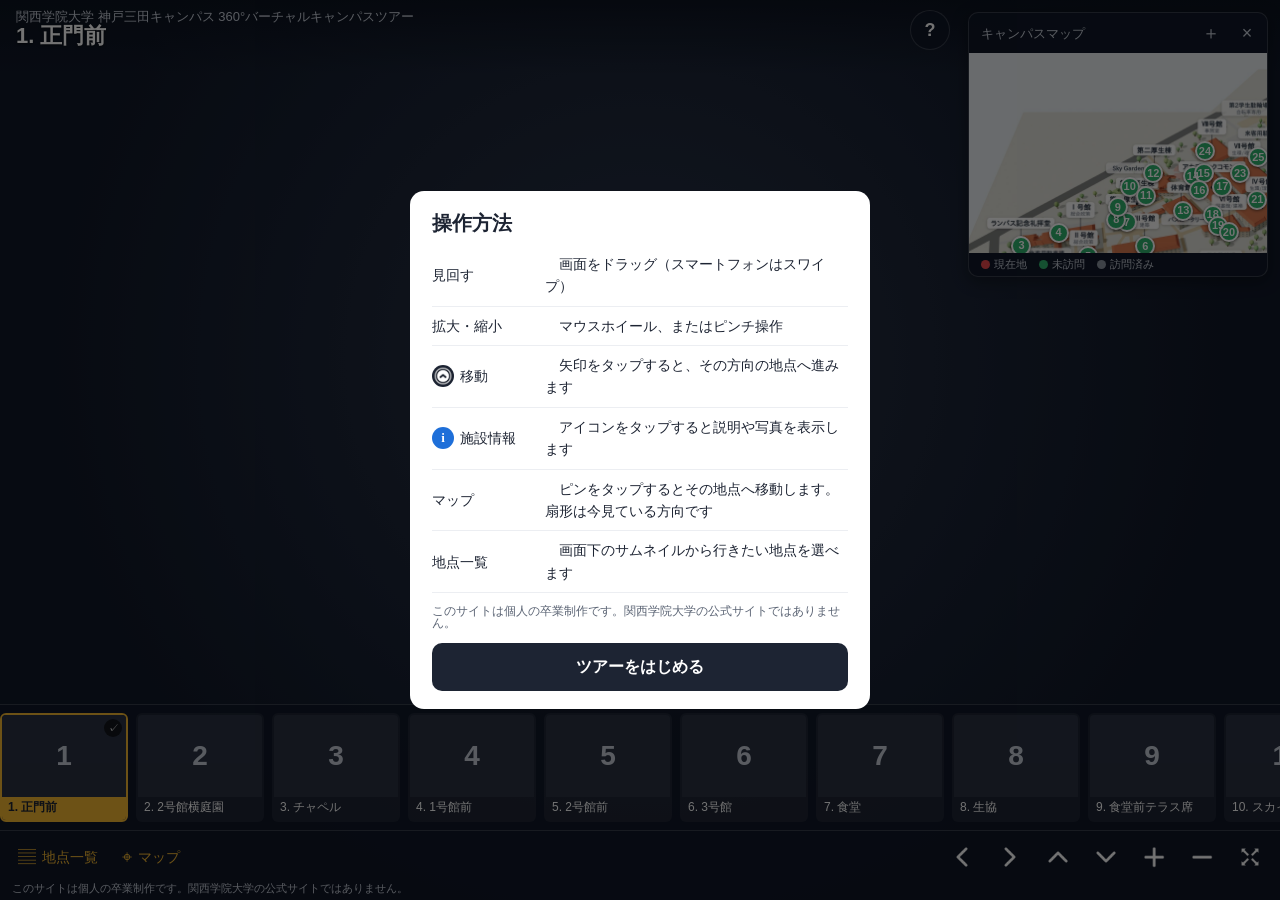
==== index.html @ 4e3e6eae "Add the 360° campus tour site (v4 map, 27 spots) Co-Authored-By: Claude Opus 5.5 <noreply@anthropic." ====
<!DOCTYPE html>
<html lang="ja">
<head>
<title>神戸三田キャンパス 360°バーチャルツアー（卒業制作）</title>
<meta charset="utf-8">
<meta name="viewport" content="width=device-width, initial-scale=1.0, maximum-scale=1.0, minimum-scale=1.0, user-scalable=no, viewport-fit=cover" />
<meta name="description" content="関西学院大学 神戸三田キャンパスを360°写真で歩いて見学できるバーチャルツアー（個人の卒業制作）">
<link rel="stylesheet" href="vendor/reset.min.css">
<link rel="stylesheet" href="style.css">
</head>
<body>

<div id="pano"></div>

<!-- 写真がまだない地点 -->
<div id="noPhoto" hidden>
  <p class="no-photo-name"></p>
  <p class="no-photo-text">この地点の360°写真は準備中です</p>
  <p class="no-photo-hint">マップや地点一覧からほかの地点へ移動できます</p>
</div>

<!-- 制作用：URL に ?edit を付けたときだけ、画面中央の向きを表示 -->
<div id="editReadout" hidden></div>

<!-- 画面上部：タイトル・現在地・操作方法 -->
<header id="topBar">
  <div class="top-titles">
    <h1 id="siteTitle"></h1>
    <p id="sceneName" aria-live="polite"></p>
  </div>
  <button type="button" id="helpButton" class="top-button" aria-label="操作方法">?</button>
</header>

<!-- 画面右上：キャンパスマップ -->
<div id="mapBackdrop"></div>
<section id="mapPanel" aria-label="キャンパスマップ">
  <div class="map-header">
    <span>キャンパスマップ</span>
    <button type="button" id="mapSizeButton" class="map-header-button" aria-label="マップを拡大">＋</button>
    <button type="button" id="mapCloseButton" class="map-header-button" aria-label="マップを閉じる">×</button>
  </div>
  <div id="mapViewport">
    <div id="mapCanvas">
      <img id="mapImage" alt="神戸三田キャンパスのマップ">
      <div id="mapPins"></div>
    </div>
  </div>
  <p id="mapEmpty">キャンパスマップは準備中です</p>
  <div class="map-legend">
    <span><i class="legend-dot current"></i>現在地</span>
    <span><i class="legend-dot unvisited"></i>未訪問</span>
    <span><i class="legend-dot visited"></i>訪問済み</span>
  </div>
</section>

<!-- 画面下部：撮影地点のサムネイル一覧と操作ボタン -->
<footer id="bottomBar">
  <div id="thumbDrawer">
    <div id="areaTabs" role="tablist"></div>
    <div id="thumbStrip" role="list"></div>
  </div>
  <div id="controlBar">
    <button type="button" id="thumbToggle" class="control-button" aria-pressed="true"><span class="control-icon">▤</span><span class="control-label">地点一覧</span></button>
    <button type="button" id="mapToggle" class="control-button" aria-pressed="true"><span class="control-icon">⌖</span><span class="control-label">マップ</span></button>
    <span class="control-spacer"></span>
    <button type="button" id="viewLeft" class="control-button view-control" aria-label="左を向く"><img src="img/left.png" alt=""></button>
    <button type="button" id="viewRight" class="control-button view-control" aria-label="右を向く"><img src="img/right.png" alt=""></button>
    <button type="button" id="viewUp" class="control-button view-control" aria-label="上を向く"><img src="img/up.png" alt=""></button>
    <button type="button" id="viewDown" class="control-button view-control" aria-label="下を向く"><img src="img/down.png" alt=""></button>
    <button type="button" id="viewIn" class="control-button view-control" aria-label="拡大"><img src="img/plus.png" alt=""></button>
    <button type="button" id="viewOut" class="control-button view-control" aria-label="縮小"><img src="img/minus.png" alt=""></button>
    <button type="button" id="fullscreenToggle" class="control-button" aria-label="全画面表示"><img class="icon off" src="img/fullscreen.png" alt=""><img class="icon on" src="img/windowed.png" alt=""></button>
  </div>
  <p id="disclaimer"></p>
</footer>

<!-- 施設情報パネル -->
<div id="infoBackdrop"></div>
<aside id="infoPanel" aria-hidden="true" role="dialog" aria-labelledby="infoTitle">
  <div class="info-grip"></div>
  <button type="button" id="infoClose" aria-label="閉じる">×</button>
  <div id="infoBody"></div>
</aside>

<!-- 操作方法 -->
<div id="helpModal" aria-hidden="true" role="dialog" aria-labelledby="helpTitle">
  <div class="help-card">
    <h2 id="helpTitle">操作方法</h2>
    <ul class="help-list">
      <li><b>見回す</b>　画面をドラッグ（スマートフォンはスワイプ）</li>
      <li><b>拡大・縮小</b>　マウスホイール、またはピンチ操作</li>
      <li><b><span class="help-arrow"></span>移動</b>　矢印をタップすると、その方向の地点へ進みます</li>
      <li><b><span class="help-info">i</span>施設情報</b>　アイコンをタップすると説明や写真を表示します</li>
      <li><b>マップ</b>　ピンをタップするとその地点へ移動します。扇形は今見ている方向です</li>
      <li><b>地点一覧</b>　画面下のサムネイルから行きたい地点を選べます</li>
    </ul>
    <p class="help-note"></p>
    <button type="button" id="helpClose" class="primary-button">ツアーをはじめる</button>
  </div>
</div>

<!-- 読み込み表示 -->
<div id="loading" aria-live="polite">
  <div class="loading-card">
    <p id="loadingText">360°写真を読み込んでいます</p>
    <div class="loading-bar"><div id="loadingProgress"></div></div>
  </div>
</div>

<script src="vendor/screenfull.min.js"></script>
<script src="vendor/marzipano.js"></script>

<script src="tour-config.js"></script>
<script src="js/map.js"></script>
<script src="js/panel.js"></script>
<script src="index.js"></script>

</body>
</html>
---- style.css ----
:root {
  --ui-bg: rgba(16, 24, 40, 0.82);
  --ui-bg-strong: rgba(16, 24, 40, 0.94);
  --ui-border: rgba(255, 255, 255, 0.16);
  --ui-text: #ffffff;
  --ui-muted: #c5cbd6;
  --accent: #f2b632;
  --pin-unvisited: #2fb36d;
  --pin-visited: #8a929e;
  --pin-current: #e5484d;
  --card-bg: #ffffff;
  --card-text: #1d2433;
  --card-muted: #5b6474;
  --safe-top: env(safe-area-inset-top, 0px);
  --safe-bottom: env(safe-area-inset-bottom, 0px);
}

* {
  box-sizing: border-box;
  -webkit-tap-highlight-color: rgba(0,0,0,0);
}

html, body {
  width: 100%;
  height: 100%;
  margin: 0;
  overflow: hidden;
  font-family: "Hiragino Kaku Gothic ProN", "Hiragino Sans", "Noto Sans JP", Meiryo, sans-serif;
  font-size: 16px;
  background-color: #000;
  color: var(--ui-text);
  -webkit-text-size-adjust: 100%;
  text-size-adjust: 100%;
}

button {
  font: inherit;
  color: inherit;
  background: none;
  border: 0;
  padding: 0;
  cursor: pointer;
}

button:focus-visible, a:focus-visible {
  outline: 3px solid var(--accent);
  outline-offset: 2px;
}

[hidden] {
  display: none !important;
}

#pano {
  position: absolute;
  inset: 0;
  overflow: hidden;
  -webkit-user-select: none;
  user-select: none;
}

/* ---------- Top bar ---------- */

#topBar {
  position: absolute;
  top: 0;
  left: 0;
  right: 0;
  display: flex;
  align-items: flex-start;
  gap: 12px;
  padding: calc(10px + var(--safe-top)) 16px 24px;
  background: linear-gradient(rgba(10, 16, 28, 0.75), rgba(10, 16, 28, 0));
  pointer-events: none;
  z-index: 10;
}

.top-titles {
  min-width: 0;
  flex: 1;
}

#siteTitle {
  margin: 0;
  font-size: 13px;
  font-weight: normal;
  color: var(--ui-muted);
  white-space: nowrap;
  overflow: hidden;
  text-overflow: ellipsis;
}

#sceneName {
  margin: 2px 0 0;
  font-size: 22px;
  font-weight: bold;
  text-shadow: 0 1px 3px rgba(0, 0, 0, 0.6);
}

.top-button {
  pointer-events: auto;
  flex: none;
  width: 40px;
  height: 40px;
  border-radius: 50%;
  background: var(--ui-bg);
  border: 1px solid var(--ui-border);
  font-weight: bold;
  font-size: 18px;
}

/* Leave room on the right for the map on desktop. */
body.desktop.map-open #topBar {
  padding-right: 330px;
}
body.desktop.map-open.map-large #topBar {
  padding-right: calc(min(720px, 52vw) + 28px);
}

/* ---------- Map ---------- */

#mapPanel {
  position: absolute;
  top: calc(12px + var(--safe-top));
  right: 12px;
  width: 300px;
  display: none;
  flex-direction: column;
  background: var(--ui-bg-strong);
  border: 1px solid var(--ui-border);
  border-radius: 10px;
  overflow: hidden;
  z-index: 20;
  box-shadow: 0 4px 16px rgba(0, 0, 0, 0.35);
}

body.map-open #mapPanel {
  display: flex;
}

#mapPanel.large {
  width: min(720px, 52vw);
}

.map-header {
  display: flex;
  align-items: center;
  gap: 4px;
  padding: 4px 4px 4px 12px;
  font-size: 13px;
  color: var(--ui-muted);
}

.map-header span {
  flex: 1;
}

.map-header-button {
  width: 32px;
  height: 32px;
  border-radius: 6px;
  font-size: 18px;
  line-height: 32px;
}

.map-header-button:hover {
  background: rgba(255, 255, 255, 0.12);
}

#mapViewport {
  position: relative;
  max-height: 200px;
  overflow: hidden;
  cursor: grab;
  touch-action: none;
}

#mapViewport.dragging {
  cursor: grabbing;
}

#mapPanel.large #mapViewport {
  max-height: 62vh;
}

#mapCanvas {
  position: relative;
  width: 100%;
  background: #e9ecef;
}



#mapImage {
  display: block;
  width: 100%;
  height: auto;
}

#mapPins {
  position: absolute;
  inset: 0;
}

#mapEmpty {
  margin: 0;
  padding: 28px 16px;
  text-align: center;
  font-size: 13px;
  color: var(--ui-muted);
}

#mapViewport + #mapEmpty:not(:empty) {
  padding: 8px 12px;
}

.map-pin {
  position: absolute;
  width: 14px;
  height: 14px;
  margin: -7px 0 0 -7px;
  border-radius: 50%;
  background: var(--pin-unvisited);
  border: 2px solid #fff;
  box-shadow: 0 1px 3px rgba(0, 0, 0, 0.5);
}

/* Bigger touch target than the visible dot. */
.map-pin::before {
  content: "";
  position: absolute;
  inset: -6px;
}

.map-pin.visited {
  background: var(--pin-visited);
}

.map-pin.current {
  background: var(--pin-current);
  z-index: 2;
  animation: pin-pulse 1.6s ease-out infinite;
}

/* Numbered pins (one per spot). */
.map-pin.numbered {
  width: 20px;
  height: 20px;
  margin: -10px 0 0 -10px;
  display: flex;
  align-items: center;
  justify-content: center;
}

.map-pin-number {
  position: relative;
  z-index: 1;
  font-size: 11px;
  font-weight: bold;
  line-height: 1;
  color: #fff;
  pointer-events: none;
}

.map-pin:hover {
  z-index: 3;
}

@keyframes pin-pulse {
  0% { box-shadow: 0 0 0 0 rgba(229, 72, 77, 0.7); }
  100% { box-shadow: 0 0 0 12px rgba(229, 72, 77, 0); }
}

.map-fan {
  position: absolute;
  left: 50%;
  top: 50%;
  width: 68px;
  height: 68px;
  transform: translate(-50%, -50%);
  pointer-events: none;
  overflow: visible;
}

.map-fan path {
  fill: rgba(229, 72, 77, 0.35);
  stroke: rgba(229, 72, 77, 0.9);
  stroke-width: 1;
}

.map-legend {
  display: flex;
  gap: 12px;
  padding: 6px 12px;
  font-size: 11px;
  color: var(--ui-muted);
}

.legend-dot {
  display: inline-block;
  width: 9px;
  height: 9px;
  margin-right: 4px;
  border-radius: 50%;
  vertical-align: -1px;
}
.legend-dot.current { background: var(--pin-current); }
.legend-dot.unvisited { background: var(--pin-unvisited); }
.legend-dot.visited { background: var(--pin-visited); }

#mapBackdrop {
  display: none;
}

/* Mobile: the map opens as a large overlay; tapping outside closes it. */
body.mobile #mapPanel,
body.mobile #mapPanel.large {
  top: 50%;
  left: 50%;
  right: auto;
  width: min(92vw, 560px);
  transform: translate(-50%, -50%);
  z-index: 40;
}

body.mobile #mapViewport,
body.mobile #mapPanel.large #mapViewport {
  max-height: 62vh;
}

body.mobile #mapSizeButton {
  display: none;
}

body.mobile.map-open #mapBackdrop {
  display: block;
  position: absolute;
  inset: 0;
  background: rgba(0, 0, 0, 0.5);
  z-index: 39;
}

/* ---------- Bottom bar ---------- */

#bottomBar {
  position: absolute;
  left: 0;
  right: 0;
  bottom: 0;
  padding-bottom: var(--safe-bottom);
  background: var(--ui-bg);
  border-top: 1px solid var(--ui-border);
  z-index: 10;
}

#thumbDrawer {
  padding: 8px 0 0;
}

body.thumbs-hidden #thumbDrawer {
  display: none;
}

#areaTabs {
  display: flex;
  gap: 6px;
  padding: 0 12px 6px;
  overflow-x: auto;
  scrollbar-width: none;
}

.area-tab {
  flex: none;
  padding: 4px 12px;
  border-radius: 999px;
  border: 1px solid var(--ui-border);
  font-size: 13px;
  color: var(--ui-muted);
}

.area-tab[aria-selected="true"] {
  background: #fff;
  color: var(--card-text);
}

#thumbStrip {
  display: flex;
  gap: 8px;
  padding: 0 12px 8px;
  overflow-x: auto;
  overscroll-behavior-x: contain;
  scroll-snap-type: x proximity;
  -webkit-overflow-scrolling: touch;
}

.thumb {
  position: relative;
  flex: none;
  width: 128px;
  scroll-snap-align: start;
  text-align: left;
  border-radius: 6px;
  overflow: hidden;
  border: 2px solid transparent;
  background: rgba(255, 255, 255, 0.06);
}

.thumb img {
  display: block;
  width: 100%;
  aspect-ratio: 3 / 2;
  object-fit: cover;
  background: #2a3242;
}

.thumb-label {
  display: block;
  padding: 3px 6px 4px;
  font-size: 12px;
  line-height: 1.3;
  white-space: nowrap;
  overflow: hidden;
  text-overflow: ellipsis;
}

.thumb-visited {
  display: none;
  position: absolute;
  top: 4px;
  right: 4px;
  width: 18px;
  height: 18px;
  border-radius: 50%;
  background: rgba(0, 0, 0, 0.6);
  font-size: 11px;
  line-height: 18px;
  text-align: center;
}

.thumb.visited .thumb-visited {
  display: block;
}

.thumb.current {
  border-color: var(--accent);
}

.thumb.current .thumb-label {
  background: var(--accent);
  color: #1d2433;
  font-weight: bold;
}

.no-touch .thumb:hover {
  border-color: rgba(255, 255, 255, 0.6);
}

#controlBar {
  display: flex;
  align-items: center;
  gap: 4px;
  padding: 4px 8px;
  border-top: 1px solid var(--ui-border);
}

.control-button {
  display: inline-flex;
  align-items: center;
  justify-content: center;
  gap: 6px;
  min-width: 44px;
  height: 44px;
  padding: 0 10px;
  border-radius: 8px;
  font-size: 14px;
}

.control-button:hover {
  background: rgba(255, 255, 255, 0.12);
}

.control-button[aria-pressed="true"] {
  color: var(--accent);
}

.control-icon {
  font-size: 18px;
}

.control-button img {
  width: 22px;
  height: 22px;
}

.control-spacer {
  flex: 1;
}

#fullscreenToggle .icon.on,
#fullscreenToggle.enabled .icon.off {
  display: none;
}
#fullscreenToggle.enabled .icon.on {
  display: inline;
}

body.fullscreen-disabled #fullscreenToggle {
  display: none;
}

/* Direction and zoom buttons are for PC only; touch devices use swipe and pinch. */
body.mobile .view-control,
body.touch .view-control {
  display: none;
}

#disclaimer {
  margin: 0;
  padding: 0 12px 6px;
  font-size: 11px;
  color: var(--ui-muted);
}

body.mobile .thumb {
  width: 104px;
}

body.mobile #sceneName {
  font-size: 18px;
}

body.mobile #siteTitle {
  font-size: 11px;
}

body.mobile #disclaimer {
  font-size: 10px;
}

/* ---------- Hotspots ---------- */

.hotspot {
  position: absolute;
  width: 0;
  height: 0;
  cursor: pointer;
}

.link-hotspot {
  position: absolute;
  left: 0;
  top: 0;
  display: flex;
  flex-direction: column;
  align-items: center;
  transform: translate(-50%, -30px);
}

.link-hotspot-icon {
  width: 60px;
  height: 60px;
  filter: drop-shadow(0 2px 3px rgba(0, 0, 0, 0.6));
  transition: transform 0.15s;
}

.no-touch .link-hotspot:hover .link-hotspot-icon {
  transform: scale(1.12);
}

.link-hotspot-label {
  margin-top: 2px;
  padding: 3px 10px;
  border-radius: 999px;
  background: var(--ui-bg-strong);
  font-size: 13px;
  white-space: nowrap;
  pointer-events: none;
}

.info-hotspot {
  position: absolute;
  left: 0;
  top: 0;
  display: flex;
  align-items: center;
  gap: 6px;
  transform: translate(-22px, -50%);
}

.info-hotspot-icon {
  flex: none;
  width: 44px;
  height: 44px;
  border-radius: 50%;
  background: #1e6fd9;
  border: 3px solid #fff;
  color: #fff;
  font: bold 22px/38px Georgia, "Times New Roman", serif;
  text-align: center;
  box-shadow: 0 2px 6px rgba(0, 0, 0, 0.5);
}

.info-hotspot-label {
  padding: 4px 10px;
  border-radius: 6px;
  background: var(--ui-bg-strong);
  font-size: 13px;
  white-space: nowrap;
}

/* ---------- Info panel ---------- */

#infoBackdrop {
  display: none;
}

#infoPanel {
  position: absolute;
  top: 0;
  right: 0;
  bottom: 0;
  width: min(400px, 100%);
  padding: calc(16px + var(--safe-top)) 20px calc(20px + var(--safe-bottom));
  background: var(--card-bg);
  color: var(--card-text);
  overflow-y: auto;
  overscroll-behavior: contain;
  transform: translateX(100%);
  transition: transform 0.25s ease;
  visibility: hidden;
  z-index: 50;
  -webkit-user-select: text;
  user-select: text;
}

body.info-open #infoPanel {
  transform: none;
  visibility: visible;
}

body.info-open #infoBackdrop {
  display: block;
  position: absolute;
  inset: 0;
  background: rgba(0, 0, 0, 0.25);
  z-index: 49;
}

.info-grip {
  display: none;
}

#infoClose {
  position: sticky;
  top: 0;
  float: right;
  width: 40px;
  height: 40px;
  margin: -4px -8px 0 8px;
  border-radius: 50%;
  background: #eef0f3;
  color: var(--card-text);
  font-size: 22px;
  z-index: 1;
}

.info-title {
  margin: 4px 0 14px;
  font-size: 22px;
  font-weight: bold;
  line-height: 1.4;
}

.info-section {
  margin: 0 0 16px;
}

.info-heading {
  margin: 0 0 4px;
  font-size: 13px;
  font-weight: bold;
  color: var(--card-muted);
}

.info-text {
  margin: 0;
  font-size: 15px;
  line-height: 1.75;
  white-space: pre-wrap;
}

.info-gallery {
  position: relative;
  margin: 0 0 16px;
}

.info-gallery img {
  display: block;
  width: 100%;
  aspect-ratio: 4 / 3;
  object-fit: cover;
  border-radius: 8px;
  background: #eef0f3;
}

.info-caption {
  margin-top: 4px;
  font-size: 12px;
  color: var(--card-muted);
}

.gallery-nav {
  position: absolute;
  top: calc(50% - 30px);
  width: 40px;
  height: 40px;
  border-radius: 50%;
  background: rgba(0, 0, 0, 0.55);
  color: #fff;
  font-size: 26px;
  line-height: 36px;
}
.gallery-nav.prev { left: 8px; }
.gallery-nav.next { right: 8px; }

.info-video {
  position: relative;
  aspect-ratio: 16 / 9;
  border-radius: 8px;
  overflow: hidden;
  background: #000;
}

.info-video iframe,
.info-video video {
  width: 100%;
  height: 100%;
  border: 0;
}

.info-links {
  display: flex;
  flex-direction: column;
  gap: 8px;
}

.info-link {
  display: block;
  padding: 12px 14px;
  border-radius: 8px;
  background: #eef3fb;
  color: #1e5fb8;
  font-weight: bold;
  text-decoration: none;
}

.info-source {
  margin: 0;
  font-size: 12px;
  color: var(--card-muted);
}

/* Mobile: the panel slides up from the bottom. */
body.mobile #infoPanel {
  top: auto;
  left: 0;
  width: 100%;
  max-height: 78vh;
  border-radius: 16px 16px 0 0;
  padding-top: 8px;
  transform: translateY(100%);
}

body.mobile.info-open #infoPanel {
  transform: none;
}

body.mobile .info-grip {
  display: block;
  width: 40px;
  height: 4px;
  margin: 0 auto 8px;
  border-radius: 2px;
  background: #cfd4dc;
}

/* ---------- Help ---------- */

#helpModal {
  position: absolute;
  inset: 0;
  display: none;
  align-items: center;
  justify-content: center;
  padding: 16px;
  background: rgba(0, 0, 0, 0.55);
  z-index: 60;
}

#helpModal.visible {
  display: flex;
}

.help-card {
  width: min(460px, 100%);
  max-height: 100%;
  overflow-y: auto;
  padding: 22px 22px 18px;
  border-radius: 14px;
  background: var(--card-bg);
  color: var(--card-text);
}

.help-card h2 {
  margin: 0 0 12px;
  font-size: 20px;
  font-weight: bold;
}

.help-list {
  margin: 0;
  padding: 0;
  list-style: none;
}

.help-list li {
  display: grid;
  grid-template-columns: 7.5em 1fr;
  gap: 8px;
  align-items: center;
  padding: 8px 0;
  border-bottom: 1px solid #eceef2;
  font-size: 14px;
  line-height: 1.6;
}

.help-list b {
  display: inline-flex;
  align-items: center;
  gap: 6px;
}

.help-arrow {
  display: inline-block;
  width: 22px;
  height: 22px;
  background: url(img/link.png) center / contain no-repeat, #1d2433;
  border-radius: 50%;
}

.help-info {
  display: inline-block;
  width: 22px;
  height: 22px;
  border-radius: 50%;
  background: #1e6fd9;
  color: #fff;
  font: bold 13px/22px Georgia, serif;
  text-align: center;
}

.help-note {
  margin: 12px 0 14px;
  font-size: 12px;
  color: var(--card-muted);
}

.primary-button {
  display: block;
  width: 100%;
  height: 48px;
  border-radius: 10px;
  background: #1d2433;
  color: #fff;
  font-weight: bold;
}

/* ---------- Loading ---------- */

#loading {
  position: absolute;
  inset: 0;
  display: flex;
  align-items: center;
  justify-content: center;
  background: #101828;
  z-index: 70;
  transition: opacity 0.4s;
}

#loading.hidden {
  opacity: 0;
  pointer-events: none;
}

.loading-card {
  width: min(320px, 80vw);
  text-align: center;
  font-size: 14px;
  color: var(--ui-muted);
}

.loading-bar {
  height: 4px;
  margin-top: 12px;
  border-radius: 2px;
  background: rgba(255, 255, 255, 0.15);
  overflow: hidden;
}

#loadingProgress {
  width: 0;
  height: 100%;
  background: var(--accent);
  transition: width 0.3s;
}

/* Spot without a photo yet. */
#noPhoto {
  position: absolute;
  inset: 0;
  display: flex;
  flex-direction: column;
  align-items: center;
  justify-content: center;
  gap: 6px;
  padding: 24px;
  text-align: center;
  background: radial-gradient(circle at 50% 40%, #2a3448, #101828 70%);
  z-index: 1;
}

#noPhoto[hidden] {
  display: none;
}

#noPhoto p {
  margin: 0;
}

.no-photo-name {
  font-size: 24px;
  font-weight: bold;
}

.no-photo-text {
  font-size: 16px;
}

.no-photo-hint {
  font-size: 13px;
  color: var(--ui-muted);
}

.thumb-placeholder {
  display: flex;
  align-items: center;
  justify-content: center;
  width: 100%;
  aspect-ratio: 3 / 2;
  background: #2a3242;
  font-size: 28px;
  font-weight: bold;
  color: var(--ui-muted);
}

#editReadout {
  position: absolute;
  left: 50%;
  top: 50%;
  transform: translate(-50%, 18px);
  padding: 4px 10px;
  border-radius: 6px;
  background: rgba(0, 0, 0, 0.7);
  font: 12px/1.4 monospace;
  z-index: 15;
  pointer-events: none;
}

#editReadout::before {
  content: "+";
  position: absolute;
  left: 50%;
  top: -26px;
  transform: translateX(-50%);
  font-size: 22px;
}
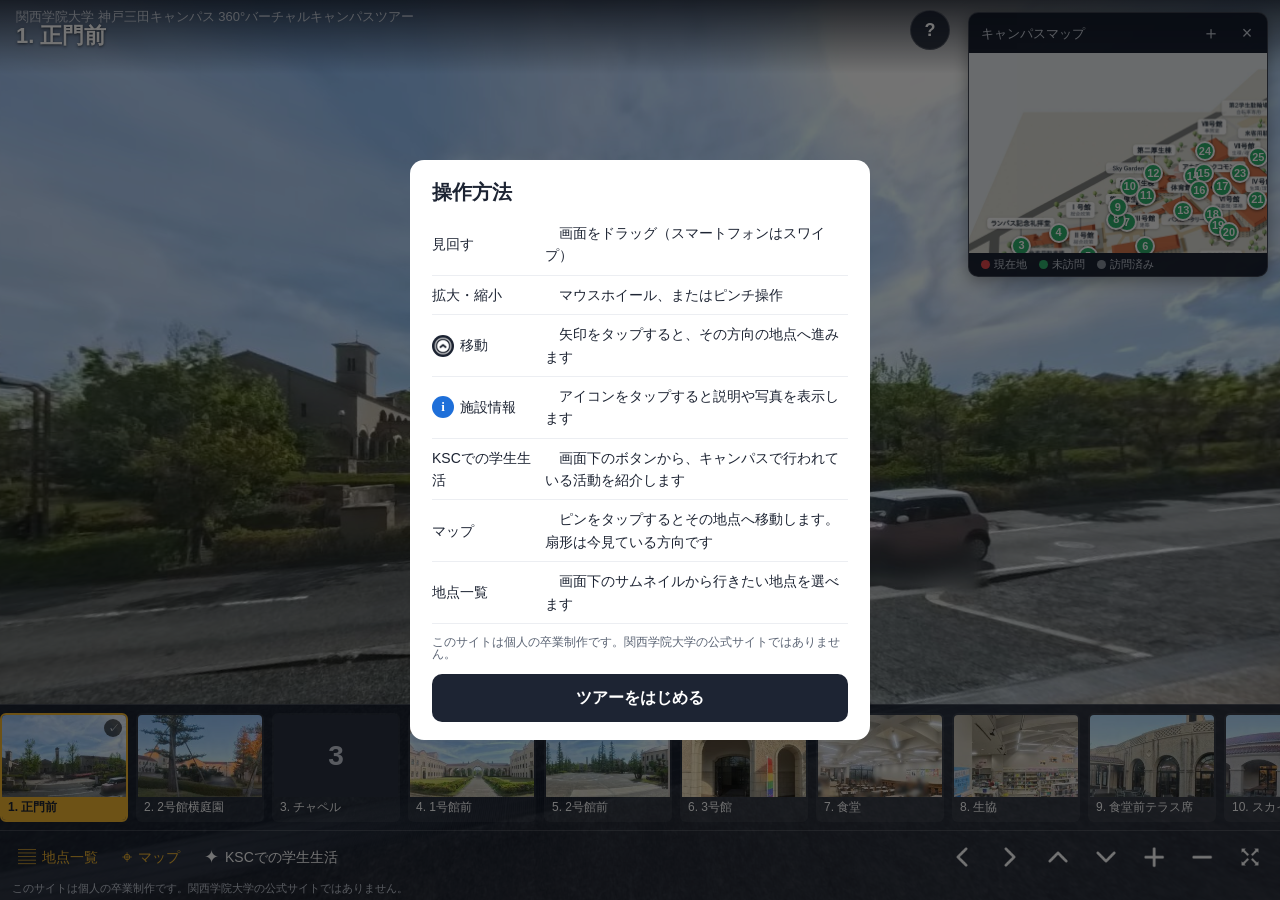
==== commit c38e7d4c: "Add the student life popup and related activities in facility info - KSCでの学生生活 button opens activity" ====
--- a/index.html
+++ b/index.html
@@ -28,6 +28,7 @@
     <h1 id="siteTitle"></h1>
     <p id="sceneName" aria-live="polite"></p>
   </div>
+  <button type="button" id="spotInfoButton" class="top-button" aria-label="この地点の施設情報" hidden>i</button>
   <button type="button" id="helpButton" class="top-button" aria-label="操作方法">?</button>
 </header>
 
@@ -62,6 +63,7 @@
   <div id="controlBar">
     <button type="button" id="thumbToggle" class="control-button" aria-pressed="true"><span class="control-icon">▤</span><span class="control-label">地点一覧</span></button>
     <button type="button" id="mapToggle" class="control-button" aria-pressed="true"><span class="control-icon">⌖</span><span class="control-label">マップ</span></button>
+    <button type="button" id="lifeButton" class="control-button"><span class="control-icon">✦</span><span class="control-label"><span class="label-long">KSCでの</span>学生生活</span></button>
     <span class="control-spacer"></span>
     <button type="button" id="viewLeft" class="control-button view-control" aria-label="左を向く"><img src="img/left.png" alt=""></button>
     <button type="button" id="viewRight" class="control-button view-control" aria-label="右を向く"><img src="img/right.png" alt=""></button>
@@ -91,6 +93,7 @@
       <li><b>拡大・縮小</b>　マウスホイール、またはピンチ操作</li>
       <li><b><span class="help-arrow"></span>移動</b>　矢印をタップすると、その方向の地点へ進みます</li>
       <li><b><span class="help-info">i</span>施設情報</b>　アイコンをタップすると説明や写真を表示します</li>
+      <li><b>KSCでの学生生活</b>　画面下のボタンから、キャンパスで行われている活動を紹介します</li>
       <li><b>マップ</b>　ピンをタップするとその地点へ移動します。扇形は今見ている方向です</li>
       <li><b>地点一覧</b>　画面下のサムネイルから行きたい地点を選べます</li>
     </ul>
--- a/style.css
+++ b/style.css
@@ -985,3 +985,72 @@
   transform: translateX(-50%);
   font-size: 22px;
 }
+
+/* ---------- KSCでの学生生活 / 関連する活動 ---------- */
+
+#spotInfoButton {
+  font-family: Georgia, "Times New Roman", serif;
+  font-style: italic;
+  color: var(--accent);
+}
+
+.info-lead {
+  margin: 0 0 16px;
+  font-size: 14px;
+  line-height: 1.7;
+  color: var(--card-muted);
+}
+
+.activity-card {
+  margin: 0 0 12px;
+  padding: 14px 16px;
+  border: 1px solid #e3e6eb;
+  border-left: 4px solid var(--accent);
+  border-radius: 8px;
+  background: #fafbfc;
+}
+
+.activity-name {
+  margin: 0 0 6px;
+  font-size: 17px;
+  font-weight: bold;
+  line-height: 1.4;
+}
+
+.activity-text,
+.activity-note {
+  margin: 0 0 10px;
+  font-size: 14px;
+  line-height: 1.7;
+}
+
+.activity-note {
+  padding: 8px 10px;
+  border-radius: 6px;
+  background: #fff6e0;
+}
+
+.activity-link {
+  display: block;
+  margin-top: 6px;
+  padding: 10px 12px;
+  border-radius: 8px;
+  background: #eef3fb;
+  color: #1e5fb8;
+  font-size: 14px;
+  font-weight: bold;
+  text-decoration: none;
+}
+
+#controlBar .control-label {
+  white-space: nowrap;
+}
+
+/* スマートフォンでは「学生生活」と短く表示して、ボタンが折り返さないようにする */
+body.mobile #lifeButton .label-long {
+  display: none;
+}
+
+body.mobile #controlBar .control-button {
+  padding: 0 8px;
+}
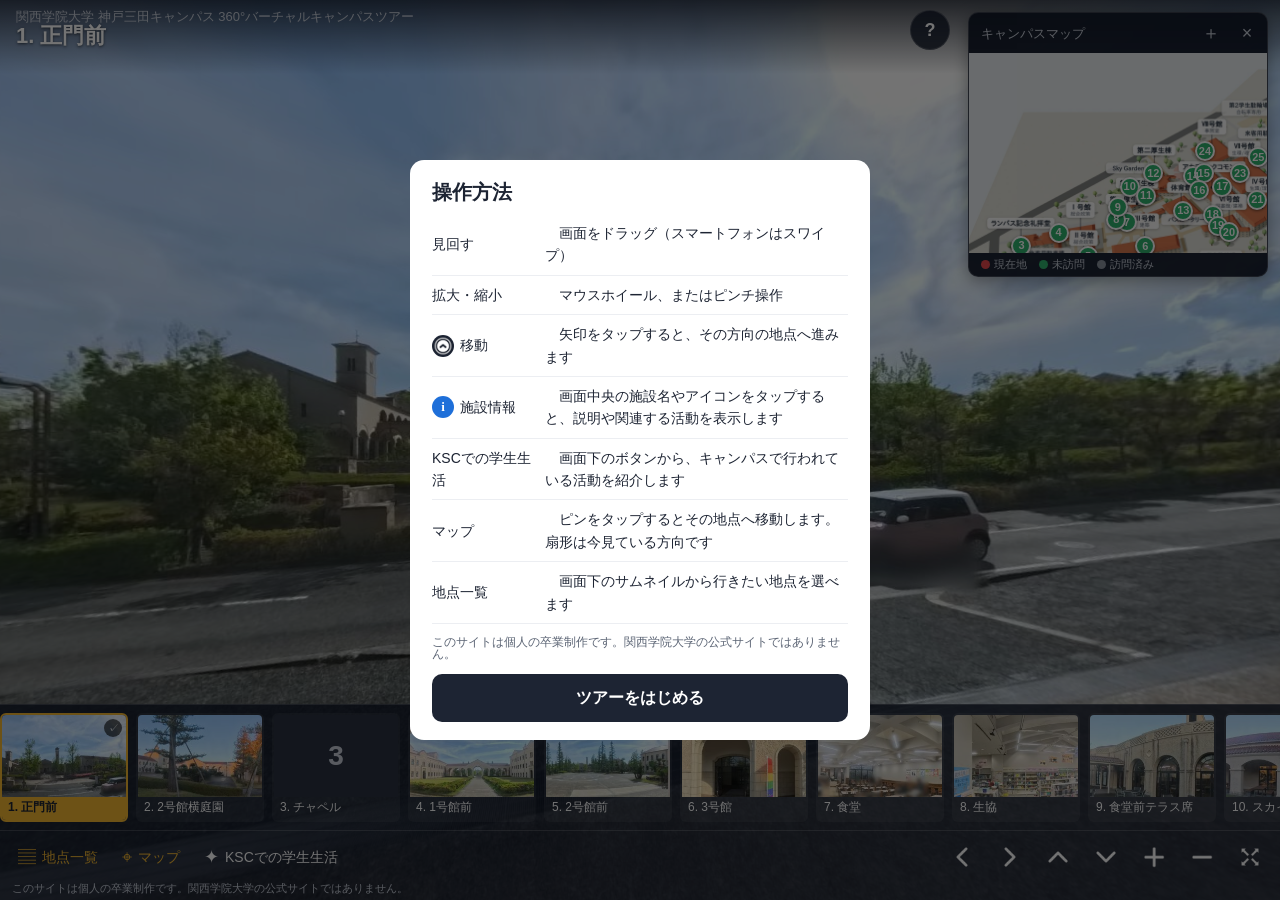
==== commit d43b53c4: "Show the facility info as a label in the centre of the screen Co-Authored-By: Claude Opus 5.5 <norep" ====
--- a/index.html
+++ b/index.html
@@ -22,13 +22,15 @@
 <!-- 制作用：URL に ?edit を付けたときだけ、画面中央の向きを表示 -->
 <div id="editReadout" hidden></div>
 
+<!-- 施設情報がある地点だけ、画面中央に施設名のラベルを出す（押すと施設情報パネル） -->
+<button type="button" id="spotInfoButton" class="spot-info-label" hidden><span class="spot-info-icon">i</span><span class="spot-info-name"></span></button>
+
 <!-- 画面上部：タイトル・現在地・操作方法 -->
 <header id="topBar">
   <div class="top-titles">
     <h1 id="siteTitle"></h1>
     <p id="sceneName" aria-live="polite"></p>
   </div>
-  <button type="button" id="spotInfoButton" class="top-button" aria-label="この地点の施設情報" hidden>i</button>
   <button type="button" id="helpButton" class="top-button" aria-label="操作方法">?</button>
 </header>
 
@@ -92,7 +94,7 @@
       <li><b>見回す</b>　画面をドラッグ（スマートフォンはスワイプ）</li>
       <li><b>拡大・縮小</b>　マウスホイール、またはピンチ操作</li>
       <li><b><span class="help-arrow"></span>移動</b>　矢印をタップすると、その方向の地点へ進みます</li>
-      <li><b><span class="help-info">i</span>施設情報</b>　アイコンをタップすると説明や写真を表示します</li>
+      <li><b><span class="help-info">i</span>施設情報</b>　画面中央の施設名やアイコンをタップすると、説明や関連する活動を表示します</li>
       <li><b>KSCでの学生生活</b>　画面下のボタンから、キャンパスで行われている活動を紹介します</li>
       <li><b>マップ</b>　ピンをタップするとその地点へ移動します。扇形は今見ている方向です</li>
       <li><b>地点一覧</b>　画面下のサムネイルから行きたい地点を選べます</li>
--- a/style.css
+++ b/style.css
@@ -988,10 +988,53 @@
 
 /* ---------- KSCでの学生生活 / 関連する活動 ---------- */
 
-#spotInfoButton {
+/* 画面中央の施設名ラベル */
+.spot-info-label {
+  position: absolute;
+  top: 50%;
+  left: 50%;
+  transform: translate(-50%, -50%);
+  display: flex;
+  align-items: center;
+  gap: 16px;
+  min-width: min(300px, calc(100vw - 48px));
+  max-width: calc(100vw - 48px);
+  padding: 12px 24px 12px 18px;
+  border-radius: 8px;
+  background: rgba(96, 108, 132, 0.92);
+  box-shadow: 0 4px 16px rgba(0, 0, 0, 0.3);
+  color: #fff;
+  font-size: 18px;
+  text-align: left;
+  z-index: 5;
+}
+
+.spot-info-label[hidden] {
+  display: none;
+}
+
+.spot-info-label:hover {
+  background: rgba(78, 90, 114, 0.96);
+}
+
+.spot-info-icon {
+  flex: none;
   font-family: Georgia, "Times New Roman", serif;
   font-style: italic;
-  color: var(--accent);
+  font-weight: bold;
+  font-size: 28px;
+  line-height: 1;
+}
+
+.spot-info-name {
+  overflow: hidden;
+  text-overflow: ellipsis;
+  white-space: nowrap;
+}
+
+body.mobile .spot-info-label {
+  font-size: 16px;
+  padding: 10px 18px 10px 14px;
 }
 
 .info-lead {
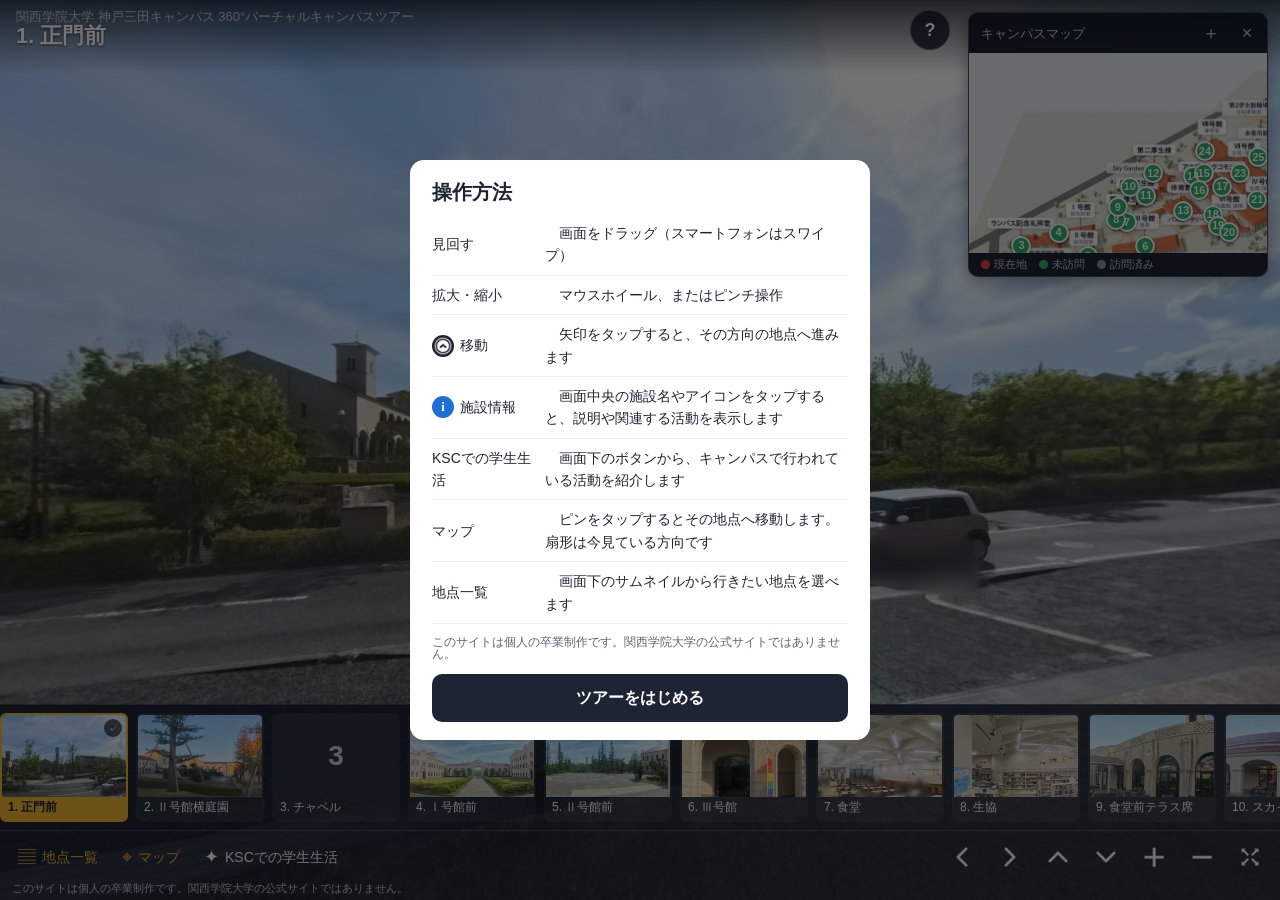
==== commit 77af1ca7: "Add a 図書館入口に戻る button on the 3rd and 4th floor library photos Spots can set backButton: { target, la" ====
--- a/index.html
+++ b/index.html
@@ -58,6 +58,8 @@
 
 <!-- 画面下部：撮影地点のサムネイル一覧と操作ボタン -->
 <footer id="bottomBar">
+  <!-- 地点ごとに設定した「戻る」ボタン（tour-config.js の backButton） -->
+  <button type="button" id="backButton" class="back-button" hidden><span class="back-button-icon">↩</span><span class="back-button-label"></span></button>
   <div id="thumbDrawer">
     <div id="areaTabs" role="tablist"></div>
     <div id="thumbStrip" role="list"></div>
--- a/style.css
+++ b/style.css
@@ -567,6 +567,18 @@
   transform: scale(1.12);
 }
 
+/* PC: 行き先の名前はカーソルを合わせたときだけ出す（スマホは常に表示） */
+.no-touch .link-hotspot-label {
+  opacity: 0;
+  transform: translateY(-4px);
+  transition: opacity 0.15s ease, transform 0.15s ease;
+}
+
+.no-touch .link-hotspot:hover .link-hotspot-label {
+  opacity: 1;
+  transform: none;
+}
+
 .link-hotspot-label {
   margin-top: 2px;
   padding: 3px 10px;
@@ -583,29 +595,55 @@
   top: 0;
   display: flex;
   align-items: center;
-  gap: 6px;
-  transform: translate(-22px, -50%);
+  gap: 8px;
+  padding: 5px 14px 5px 5px;
+  border-radius: 999px;
+  background: rgba(255, 251, 245, 0.95);
+  box-shadow: 0 3px 12px rgba(20, 30, 50, 0.28);
+  color: #1f2a44;
+  cursor: pointer;
+  transform: translate(-50%, -50%);
+  transition: transform 0.15s ease, box-shadow 0.15s ease, background-color 0.15s ease;
+}
+
+.info-hotspot:hover {
+  transform: translate(-50%, -50%) scale(1.06);
+  background: #ffffff;
+  box-shadow: 0 5px 16px rgba(20, 30, 50, 0.34);
 }
 
 .info-hotspot-icon {
   flex: none;
-  width: 44px;
-  height: 44px;
+  display: flex;
+  align-items: center;
+  justify-content: center;
+  width: 32px;
+  height: 32px;
   border-radius: 50%;
-  background: #1e6fd9;
-  border: 3px solid #fff;
-  color: #fff;
-  font: bold 22px/38px Georgia, "Times New Roman", serif;
-  text-align: center;
-  box-shadow: 0 2px 6px rgba(0, 0, 0, 0.5);
+  background: #ffe4cf;
+  font-size: 17px;
+  line-height: 1;
+}
+
+.info-hotspot-icon.letter {
+  color: #e0763a;
+  font: italic bold 19px/1 Georgia, "Times New Roman", serif;
 }
 
 .info-hotspot-label {
-  padding: 4px 10px;
-  border-radius: 6px;
-  background: var(--ui-bg-strong);
+  font-size: 14px;
+  font-weight: bold;
+  white-space: nowrap;
+}
+
+body.mobile .info-hotspot-label {
   font-size: 13px;
-  white-space: nowrap;
+}
+
+body.mobile .info-hotspot-icon {
+  width: 28px;
+  height: 28px;
+  font-size: 15px;
 }
 
 /* ---------- Info panel ---------- */
@@ -619,9 +657,10 @@
   top: 0;
   right: 0;
   bottom: 0;
-  width: min(400px, 100%);
-  padding: calc(16px + var(--safe-top)) 20px calc(20px + var(--safe-bottom));
-  background: var(--card-bg);
+  width: min(420px, 100%);
+  padding: calc(18px + var(--safe-top)) 22px calc(24px + var(--safe-bottom));
+  background: #fffaf3;
+  box-shadow: -8px 0 24px rgba(20, 30, 50, 0.18);
   color: var(--card-text);
   overflow-y: auto;
   overscroll-behavior: contain;
@@ -636,6 +675,11 @@
 body.info-open #infoPanel {
   transform: none;
   visibility: visible;
+}
+
+body.desktop.info-open #infoBackdrop {
+  pointer-events: none;
+  background: transparent;
 }
 
 body.info-open #infoBackdrop {
@@ -669,6 +713,7 @@
   font-size: 22px;
   font-weight: bold;
   line-height: 1.4;
+  color: #1f2a44;
 }
 
 .info-section {
@@ -746,10 +791,11 @@
 
 .info-link {
   display: block;
-  padding: 12px 14px;
-  border-radius: 8px;
-  background: #eef3fb;
-  color: #1e5fb8;
+  padding: 11px 16px;
+  border-radius: 999px;
+  background: #1f2a44;
+  color: #fff;
+  font-size: 14px;
   font-weight: bold;
   text-decoration: none;
 }
@@ -1045,12 +1091,12 @@
 }
 
 .activity-card {
-  margin: 0 0 12px;
-  padding: 14px 16px;
-  border: 1px solid #e3e6eb;
-  border-left: 4px solid var(--accent);
-  border-radius: 8px;
-  background: #fafbfc;
+  margin: 0 0 14px;
+  padding: 18px;
+  border-radius: 20px;
+  background: #ffffff;
+  box-shadow: 0 4px 14px rgba(31, 42, 68, 0.08);
+  color: #1f2a44;
 }
 
 .activity-name {
@@ -1067,6 +1113,69 @@
   line-height: 1.7;
 }
 
+.activity-video {
+  margin: 0 0 10px;
+}
+
+.activity-tag {
+  display: inline-block;
+  margin: 0 0 6px;
+  padding: 2px 8px;
+  border-radius: 999px;
+  background: #fff2cc;
+  color: #8a5a00;
+  font-size: 12px;
+  font-weight: bold;
+}
+
+.activity-more {
+  margin: 0 0 8px;
+  border: 1px solid #e3e6eb;
+  border-radius: 8px;
+  background: #fff;
+}
+
+.activity-more-title {
+  padding: 11px 12px;
+  font-size: 14px;
+  font-weight: bold;
+  cursor: pointer;
+  list-style: none;
+}
+
+.activity-more-title::-webkit-details-marker {
+  display: none;
+}
+
+.activity-more-title::before {
+  content: "＋";
+  display: inline-block;
+  width: 1.4em;
+  color: #8a5a00;
+}
+
+.activity-more[open] > .activity-more-title::before {
+  content: "－";
+}
+
+.activity-more-body {
+  padding: 0 12px 12px;
+}
+
+.activity-items {
+  margin: 0 0 10px;
+  padding-left: 1.3em;
+  list-style: disc;
+  font-size: 14px;
+  line-height: 1.8;
+}
+
+.activity-caption {
+  margin: 0 0 6px;
+  font-size: 12px;
+  color: var(--card-muted);
+}
+
 .activity-note {
   padding: 8px 10px;
   border-radius: 6px;
@@ -1075,11 +1184,11 @@
 
 .activity-link {
   display: block;
-  margin-top: 6px;
-  padding: 10px 12px;
-  border-radius: 8px;
-  background: #eef3fb;
-  color: #1e5fb8;
+  margin-top: 8px;
+  padding: 10px 16px;
+  border-radius: 999px;
+  background: #1f2a44;
+  color: #fff;
   font-size: 14px;
   font-weight: bold;
   text-decoration: none;
@@ -1097,3 +1206,292 @@
 body.mobile #controlBar .control-button {
   padding: 0 8px;
 }
+
+
+/* ---------- ガイドブック風の情報パネル ---------- */
+
+.guide-intro {
+  margin: 0 0 16px;
+  padding: 18px;
+  border-radius: 20px;
+  background: linear-gradient(135deg, #ffe9d6, #fff4e8);
+  color: #1f2a44;
+}
+
+.guide-intro-heading {
+  margin: 4px 0 6px;
+  font-size: 19px;
+  font-weight: bold;
+  line-height: 1.4;
+}
+
+.guide-tag {
+  display: inline-block;
+  padding: 2px 10px;
+  border-radius: 999px;
+  background: rgba(255, 255, 255, 0.85);
+  color: #c25e22;
+  font-size: 12px;
+  font-weight: bold;
+}
+
+.guide-card .guide-tag {
+  background: #e3f6ef;
+  color: #23795c;
+}
+
+.guide-card {
+  margin: 0 0 14px;
+  padding: 18px;
+  border-radius: 20px;
+  background: #ffffff;
+  box-shadow: 0 4px 14px rgba(31, 42, 68, 0.08);
+  color: #1f2a44;
+}
+
+.guide-card-head {
+  display: flex;
+  align-items: center;
+  gap: 12px;
+  margin: 0 0 8px;
+}
+
+.guide-icon {
+  flex: none;
+  display: flex;
+  align-items: center;
+  justify-content: center;
+  width: 42px;
+  height: 42px;
+  border-radius: 50%;
+  background: #ffe4cf;
+  font-size: 21px;
+  line-height: 1;
+}
+
+.guide-icon.mint {
+  background: #dff4ec;
+}
+
+.guide-card-title {
+  margin: 0;
+  font-size: 17px;
+  font-weight: bold;
+  line-height: 1.4;
+}
+
+.circle-names .guide-tag {
+  margin-bottom: 2px;
+}
+
+.guide-text {
+  margin: 0 0 12px;
+  font-size: 14px;
+  line-height: 1.8;
+  color: #3b4660;
+}
+
+.guide-chips {
+  display: flex;
+  flex-wrap: wrap;
+  gap: 6px;
+  margin: 0 0 14px;
+  padding: 0;
+  list-style: none;
+}
+
+.guide-chip {
+  padding: 4px 10px;
+  border-radius: 999px;
+  background: #f3f5f9;
+  color: #3b4660;
+  font-size: 12px;
+}
+
+.guide-actions {
+  display: flex;
+  flex-wrap: wrap;
+  gap: 8px;
+}
+
+.guide-button {
+  display: inline-flex;
+  align-items: center;
+  gap: 4px;
+  padding: 10px 18px;
+  border-radius: 999px;
+  background: #1f2a44;
+  color: #fff;
+  font-size: 14px;
+  font-weight: bold;
+  text-decoration: none;
+  transition: background-color 0.15s ease;
+}
+
+.guide-button:hover {
+  background: #33416a;
+}
+
+.guide-button.secondary {
+  background: #ff9a62;
+}
+
+.guide-button.secondary:hover,
+.guide-button.secondary[aria-expanded="true"] {
+  background: #f07f42;
+}
+
+.guide-button.outline {
+  background: #fff;
+  color: #1f2a44;
+  box-shadow: inset 0 0 0 1.5px #c9d0dd;
+}
+
+.circle-player:not(:empty) {
+  margin-top: 12px;
+}
+
+.circle-player .info-video {
+  border-radius: 14px;
+}
+
+body.mobile .info-title {
+  font-size: 19px;
+}
+
+
+/* ---------- 浮かぶ立体文字のマーク（新月祭） ---------- */
+
+.float-hotspot {
+  position: absolute;
+  left: 0;
+  top: 0;
+  transform: translate(-50%, -50%);
+  cursor: pointer;
+}
+
+.float-body {
+  display: flex;
+  flex-direction: column;
+  align-items: center;
+  gap: 4px;
+  animation: float-bob 3.2s ease-in-out infinite;
+  transition: transform 0.2s ease, filter 0.2s ease;
+}
+
+.float-main {
+  font-size: 46px;
+  font-weight: 900;
+  letter-spacing: 0.08em;
+  line-height: 1.1;
+  color: #fff8ef;
+  white-space: nowrap;
+  /* 下に少しずつずらした影を重ねて厚みを出し、最後にやわらかい落ち影 */
+  text-shadow:
+    0 1px 0 #ffd2ae,
+    0 2px 0 #f9b27f,
+    0 3px 0 #f29a5f,
+    0 4px 0 #e8854a,
+    0 5px 0 #d9733a,
+    0 6px 0 #c9652f,
+    0 12px 14px rgba(20, 30, 50, 0.45),
+    0 20px 28px rgba(20, 30, 50, 0.25);
+  transition: text-shadow 0.2s ease;
+}
+
+.float-sub {
+  padding: 3px 12px;
+  border-radius: 999px;
+  background: rgba(255, 251, 245, 0.94);
+  box-shadow: 0 3px 10px rgba(20, 30, 50, 0.25);
+  color: #1f2a44;
+  font-size: 13px;
+  font-weight: bold;
+  white-space: nowrap;
+}
+
+.float-hotspot:hover .float-body,
+.float-hotspot:focus-visible .float-body {
+  transform: scale(1.12);
+  filter: drop-shadow(0 0 14px rgba(255, 196, 130, 0.85));
+}
+
+.float-hotspot:hover .float-main {
+  text-shadow:
+    0 0 10px rgba(255, 236, 200, 0.95),
+    0 1px 0 #ffd2ae,
+    0 2px 0 #f9b27f,
+    0 3px 0 #f29a5f,
+    0 4px 0 #e8854a,
+    0 5px 0 #d9733a,
+    0 6px 0 #c9652f,
+    0 0 26px rgba(255, 170, 90, 0.9),
+    0 14px 18px rgba(20, 30, 50, 0.4);
+}
+
+@keyframes float-bob {
+  0%, 100% { translate: 0 0; }
+  50% { translate: 0 -6px; }
+}
+
+@media (prefers-reduced-motion: reduce) {
+  .float-body {
+    animation: none;
+  }
+}
+
+body.mobile .float-main {
+  font-size: 34px;
+}
+
+body.mobile .float-sub {
+  font-size: 12px;
+}
+
+/* パネル内の見出しも少し立体的に */
+.guide-intro-heading.pop3d {
+  font-size: 24px;
+  font-weight: 900;
+  letter-spacing: 0.04em;
+  color: #f07a3a;
+  text-shadow:
+    0 1px 0 #d9652a,
+    0 2px 0 #c2561f,
+    0 3px 0 #a8481a,
+    0 7px 10px rgba(150, 70, 20, 0.25);
+}
+
+/* 地点ごとの「戻る」ボタン（画面下のバーのすぐ上、中央） */
+.back-button {
+  position: absolute;
+  left: 50%;
+  bottom: calc(100% + 14px);
+  transform: translateX(-50%);
+  display: inline-flex;
+  align-items: center;
+  gap: 8px;
+  padding: 10px 20px;
+  border-radius: 999px;
+  background: rgba(31, 42, 68, 0.9);
+  box-shadow: 0 4px 14px rgba(0, 0, 0, 0.3);
+  color: #fff;
+  font-size: 15px;
+  font-weight: bold;
+  white-space: nowrap;
+  cursor: pointer;
+  transition: background-color 0.15s ease, transform 0.15s ease;
+}
+
+.back-button[hidden] {
+  display: none;
+}
+
+.back-button:hover {
+  background: #f07a3a;
+  transform: translateX(-50%) scale(1.05);
+}
+
+.back-button-icon {
+  font-size: 17px;
+  line-height: 1;
+}
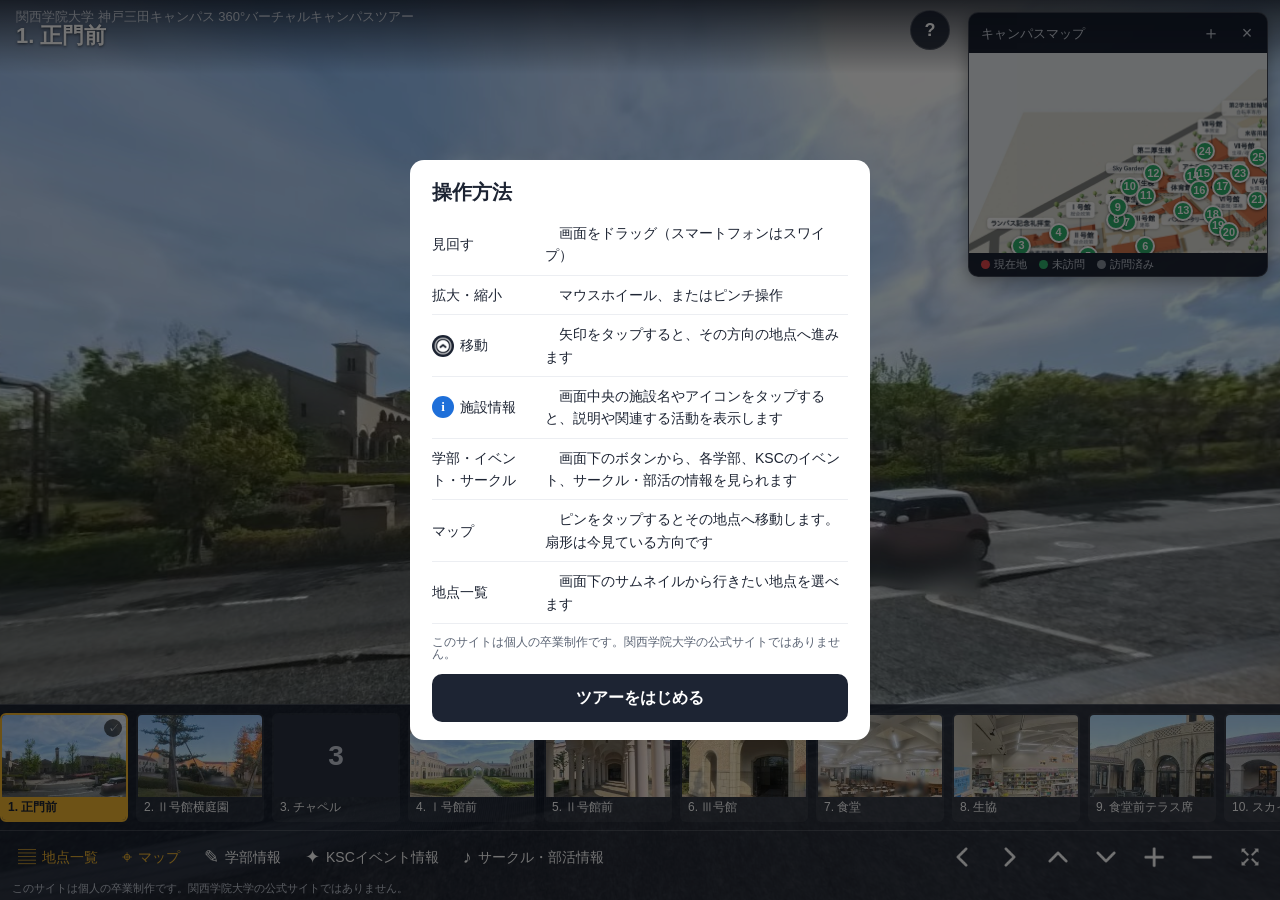
==== commit 7523bb6a: "Replace the 学生生活 footer button with faculty, event and club buttons 学部情報 opens five faculty tabs, KS" ====
--- a/index.html
+++ b/index.html
@@ -3,6 +3,7 @@
 <head>
 <title>神戸三田キャンパス 360°バーチャルツアー（卒業制作）</title>
 <meta charset="utf-8">
+<meta name="robots" content="noindex, nofollow">
 <meta name="viewport" content="width=device-width, initial-scale=1.0, maximum-scale=1.0, minimum-scale=1.0, user-scalable=no, viewport-fit=cover" />
 <meta name="description" content="関西学院大学 神戸三田キャンパスを360°写真で歩いて見学できるバーチャルツアー（個人の卒業制作）">
 <link rel="stylesheet" href="vendor/reset.min.css">
@@ -67,7 +68,9 @@
   <div id="controlBar">
     <button type="button" id="thumbToggle" class="control-button" aria-pressed="true"><span class="control-icon">▤</span><span class="control-label">地点一覧</span></button>
     <button type="button" id="mapToggle" class="control-button" aria-pressed="true"><span class="control-icon">⌖</span><span class="control-label">マップ</span></button>
-    <button type="button" id="lifeButton" class="control-button"><span class="control-icon">✦</span><span class="control-label"><span class="label-long">KSCでの</span>学生生活</span></button>
+    <button type="button" id="facultyButton" class="control-button"><span class="control-icon">✎</span><span class="control-label">学部<span class="label-long">情報</span></span></button>
+    <button type="button" id="eventButton" class="control-button"><span class="control-icon">✦</span><span class="control-label"><span class="label-long">KSC</span>イベント<span class="label-long">情報</span></span></button>
+    <button type="button" id="clubButton" class="control-button"><span class="control-icon">♪</span><span class="control-label">サークル<span class="label-long">・部活情報</span></span></button>
     <span class="control-spacer"></span>
     <button type="button" id="viewLeft" class="control-button view-control" aria-label="左を向く"><img src="img/left.png" alt=""></button>
     <button type="button" id="viewRight" class="control-button view-control" aria-label="右を向く"><img src="img/right.png" alt=""></button>
@@ -97,7 +100,7 @@
       <li><b>拡大・縮小</b>　マウスホイール、またはピンチ操作</li>
       <li><b><span class="help-arrow"></span>移動</b>　矢印をタップすると、その方向の地点へ進みます</li>
       <li><b><span class="help-info">i</span>施設情報</b>　画面中央の施設名やアイコンをタップすると、説明や関連する活動を表示します</li>
-      <li><b>KSCでの学生生活</b>　画面下のボタンから、キャンパスで行われている活動を紹介します</li>
+      <li><b>学部・イベント・サークル</b>　画面下のボタンから、各学部、KSCのイベント、サークル・部活の情報を見られます</li>
       <li><b>マップ</b>　ピンをタップするとその地点へ移動します。扇形は今見ている方向です</li>
       <li><b>地点一覧</b>　画面下のサムネイルから行きたい地点を選べます</li>
     </ul>
--- a/style.css
+++ b/style.css
@@ -1198,8 +1198,8 @@
   white-space: nowrap;
 }
 
-/* スマートフォンでは「学生生活」と短く表示して、ボタンが折り返さないようにする */
-body.mobile #lifeButton .label-long {
+/* スマートフォンでは「学部」「イベント」「サークル」と短く表示して、ボタンが折り返さないようにする */
+body.mobile #controlBar .label-long {
   display: none;
 }
 
@@ -1495,3 +1495,70 @@
   font-size: 17px;
   line-height: 1;
 }
+
+/* ---------- 情報パネルのタブ（学部情報など） ---------- */
+.info-tab-bar {
+  display: flex;
+  flex-wrap: wrap;
+  gap: 6px;
+  margin: 4px 0 14px;
+}
+
+.info-tab {
+  padding: 7px 14px;
+  border-radius: 999px;
+  background: #fff;
+  box-shadow: inset 0 0 0 1.5px #c9d0dd;
+  color: #1f2a44;
+  font-size: 14px;
+  font-weight: bold;
+  cursor: pointer;
+}
+
+.info-tab:hover {
+  box-shadow: inset 0 0 0 1.5px #f07a3a;
+}
+
+.info-tab.selected {
+  background: #1f2a44;
+  box-shadow: none;
+  color: #fff;
+}
+
+.info-tab-content {
+  padding: 16px;
+  border-radius: 16px;
+  background: #fff;
+  box-shadow: 0 2px 10px rgba(31, 42, 68, 0.08);
+}
+
+.info-tab-title {
+  margin: 0 0 8px;
+  font-size: 17px;
+  font-weight: bold;
+  color: #1f2a44;
+}
+
+.info-placeholder {
+  margin: 0;
+  color: #5b6474;
+  font-size: 14px;
+}
+
+/* スマートフォンでは下のボタンが詰まるので、アイコンを省いて文字だけにする */
+body.mobile #controlBar .control-icon {
+  display: none;
+}
+
+body.mobile #controlBar {
+  gap: 2px;
+}
+
+body.mobile #controlBar .control-button {
+  flex-shrink: 0;
+  padding: 0 6px;
+}
+
+body.mobile #controlBar .control-label {
+  font-size: 12px;
+}
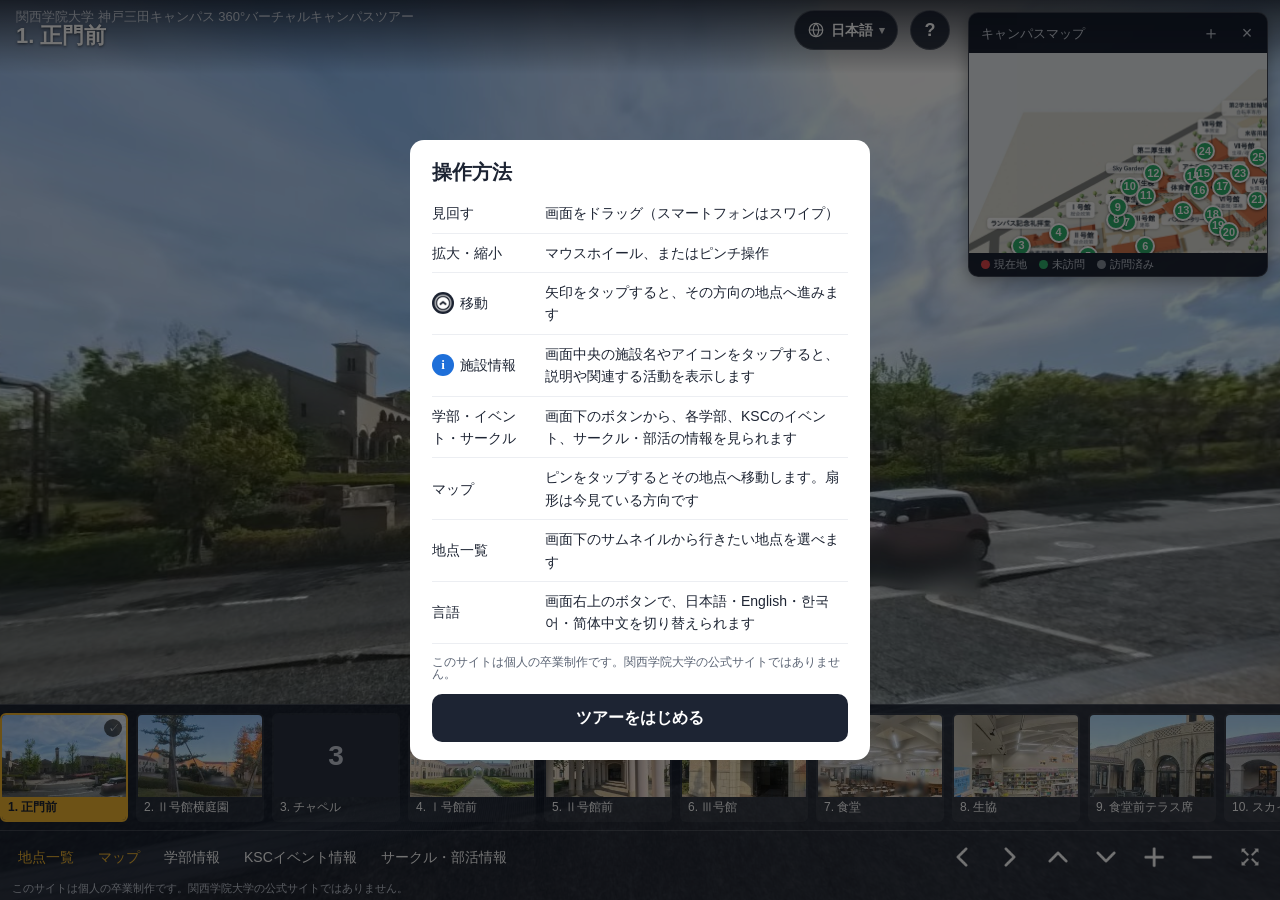
==== commit 177841e1: "多言語切り替え（日本語・English・한국어・简体中文）を追加 画面右上の言語ボタンで、再読み込みせずに切り替え（シーン・向き・開いているパネルは維持、設定は localStorage に保存）。 " ====
--- a/index.html
+++ b/index.html
@@ -16,8 +16,8 @@
 <!-- 写真がまだない地点 -->
 <div id="noPhoto" hidden>
   <p class="no-photo-name"></p>
-  <p class="no-photo-text">この地点の360°写真は準備中です</p>
-  <p class="no-photo-hint">マップや地点一覧からほかの地点へ移動できます</p>
+  <p class="no-photo-text" data-i18n="noPhoto.text">この地点の360°写真は準備中です</p>
+  <p class="no-photo-hint" data-i18n="noPhoto.hint">マップや地点一覧からほかの地点へ移動できます</p>
 </div>
 
 <!-- 制作用：URL に ?edit を付けたときだけ、画面中央の向きを表示 -->
@@ -32,28 +32,28 @@
     <h1 id="siteTitle"></h1>
     <p id="sceneName" aria-live="polite"></p>
   </div>
-  <button type="button" id="helpButton" class="top-button" aria-label="操作方法">?</button>
+  <button type="button" id="helpButton" class="top-button" aria-label="操作方法" data-i18n-attr="aria-label:help.title">?</button>
 </header>
 
 <!-- 画面右上：キャンパスマップ -->
 <div id="mapBackdrop"></div>
-<section id="mapPanel" aria-label="キャンパスマップ">
+<section id="mapPanel" aria-label="キャンパスマップ" data-i18n-attr="aria-label:map.title">
   <div class="map-header">
-    <span>キャンパスマップ</span>
-    <button type="button" id="mapSizeButton" class="map-header-button" aria-label="マップを拡大">＋</button>
-    <button type="button" id="mapCloseButton" class="map-header-button" aria-label="マップを閉じる">×</button>
+    <span data-i18n="map.title">キャンパスマップ</span>
+    <button type="button" id="mapSizeButton" class="map-header-button" aria-label="マップを拡大" data-i18n-attr="aria-label:map.enlarge">＋</button>
+    <button type="button" id="mapCloseButton" class="map-header-button" aria-label="マップを閉じる" data-i18n-attr="aria-label:map.close">×</button>
   </div>
   <div id="mapViewport">
     <div id="mapCanvas">
-      <img id="mapImage" alt="神戸三田キャンパスのマップ">
+      <img id="mapImage" alt="神戸三田キャンパスのマップ" data-i18n-attr="alt:map.alt">
       <div id="mapPins"></div>
     </div>
   </div>
-  <p id="mapEmpty">キャンパスマップは準備中です</p>
+  <p id="mapEmpty" data-i18n="map.empty">キャンパスマップは準備中です</p>
   <div class="map-legend">
-    <span><i class="legend-dot current"></i>現在地</span>
-    <span><i class="legend-dot unvisited"></i>未訪問</span>
-    <span><i class="legend-dot visited"></i>訪問済み</span>
+    <span><i class="legend-dot current"></i><span data-i18n="map.legend.current">現在地</span></span>
+    <span><i class="legend-dot unvisited"></i><span data-i18n="map.legend.unvisited">未訪問</span></span>
+    <span><i class="legend-dot visited"></i><span data-i18n="map.legend.visited">訪問済み</span></span>
   </div>
 </section>
 
@@ -66,19 +66,19 @@
     <div id="thumbStrip" role="list"></div>
   </div>
   <div id="controlBar">
-    <button type="button" id="thumbToggle" class="control-button" aria-pressed="true"><span class="control-icon">▤</span><span class="control-label">地点一覧</span></button>
-    <button type="button" id="mapToggle" class="control-button" aria-pressed="true"><span class="control-icon">⌖</span><span class="control-label">マップ</span></button>
-    <button type="button" id="facultyButton" class="control-button"><span class="control-icon">✎</span><span class="control-label">学部<span class="label-long">情報</span></span></button>
-    <button type="button" id="eventButton" class="control-button"><span class="control-icon">✦</span><span class="control-label"><span class="label-long">KSC</span>イベント<span class="label-long">情報</span></span></button>
-    <button type="button" id="clubButton" class="control-button"><span class="control-icon">♪</span><span class="control-label">サークル<span class="label-long">・部活情報</span></span></button>
+    <button type="button" id="thumbToggle" class="control-button" aria-pressed="true"><span class="control-icon">▤</span><span class="control-label" data-i18n="footer.spots">地点一覧</span></button>
+    <button type="button" id="mapToggle" class="control-button" aria-pressed="true"><span class="control-icon">⌖</span><span class="control-label" data-i18n="footer.map">マップ</span></button>
+    <button type="button" id="facultyButton" class="control-button"><span class="control-icon">✎</span><span class="control-label"><span class="label-full" data-i18n="footer.faculties">学部情報</span><span class="label-short" data-i18n="footer.faculties.short">学部</span></span></button>
+    <button type="button" id="eventButton" class="control-button"><span class="control-icon">✦</span><span class="control-label"><span class="label-full" data-i18n="footer.events">KSCイベント情報</span><span class="label-short" data-i18n="footer.events.short">イベント</span></span></button>
+    <button type="button" id="clubButton" class="control-button"><span class="control-icon">♪</span><span class="control-label"><span class="label-full" data-i18n="footer.clubs">サークル・部活情報</span><span class="label-short" data-i18n="footer.clubs.short">サークル</span></span></button>
     <span class="control-spacer"></span>
-    <button type="button" id="viewLeft" class="control-button view-control" aria-label="左を向く"><img src="img/left.png" alt=""></button>
-    <button type="button" id="viewRight" class="control-button view-control" aria-label="右を向く"><img src="img/right.png" alt=""></button>
-    <button type="button" id="viewUp" class="control-button view-control" aria-label="上を向く"><img src="img/up.png" alt=""></button>
-    <button type="button" id="viewDown" class="control-button view-control" aria-label="下を向く"><img src="img/down.png" alt=""></button>
-    <button type="button" id="viewIn" class="control-button view-control" aria-label="拡大"><img src="img/plus.png" alt=""></button>
-    <button type="button" id="viewOut" class="control-button view-control" aria-label="縮小"><img src="img/minus.png" alt=""></button>
-    <button type="button" id="fullscreenToggle" class="control-button" aria-label="全画面表示"><img class="icon off" src="img/fullscreen.png" alt=""><img class="icon on" src="img/windowed.png" alt=""></button>
+    <button type="button" id="viewLeft" class="control-button view-control" aria-label="左を向く" data-i18n-attr="aria-label:view.left"><img src="img/left.png" alt=""></button>
+    <button type="button" id="viewRight" class="control-button view-control" aria-label="右を向く" data-i18n-attr="aria-label:view.right"><img src="img/right.png" alt=""></button>
+    <button type="button" id="viewUp" class="control-button view-control" aria-label="上を向く" data-i18n-attr="aria-label:view.up"><img src="img/up.png" alt=""></button>
+    <button type="button" id="viewDown" class="control-button view-control" aria-label="下を向く" data-i18n-attr="aria-label:view.down"><img src="img/down.png" alt=""></button>
+    <button type="button" id="viewIn" class="control-button view-control" aria-label="拡大" data-i18n-attr="aria-label:view.in"><img src="img/plus.png" alt=""></button>
+    <button type="button" id="viewOut" class="control-button view-control" aria-label="縮小" data-i18n-attr="aria-label:view.out"><img src="img/minus.png" alt=""></button>
+    <button type="button" id="fullscreenToggle" class="control-button" aria-label="全画面表示" data-i18n-attr="aria-label:view.fullscreen"><img class="icon off" src="img/fullscreen.png" alt=""><img class="icon on" src="img/windowed.png" alt=""></button>
   </div>
   <p id="disclaimer"></p>
 </footer>
@@ -87,32 +87,33 @@
 <div id="infoBackdrop"></div>
 <aside id="infoPanel" aria-hidden="true" role="dialog" aria-labelledby="infoTitle">
   <div class="info-grip"></div>
-  <button type="button" id="infoClose" aria-label="閉じる">×</button>
+  <button type="button" id="infoClose" aria-label="閉じる" data-i18n-attr="aria-label:panel.close">×</button>
   <div id="infoBody"></div>
 </aside>
 
 <!-- 操作方法 -->
 <div id="helpModal" aria-hidden="true" role="dialog" aria-labelledby="helpTitle">
   <div class="help-card">
-    <h2 id="helpTitle">操作方法</h2>
+    <h2 id="helpTitle" data-i18n="help.title">操作方法</h2>
     <ul class="help-list">
-      <li><b>見回す</b>　画面をドラッグ（スマートフォンはスワイプ）</li>
-      <li><b>拡大・縮小</b>　マウスホイール、またはピンチ操作</li>
-      <li><b><span class="help-arrow"></span>移動</b>　矢印をタップすると、その方向の地点へ進みます</li>
-      <li><b><span class="help-info">i</span>施設情報</b>　画面中央の施設名やアイコンをタップすると、説明や関連する活動を表示します</li>
-      <li><b>学部・イベント・サークル</b>　画面下のボタンから、各学部、KSCのイベント、サークル・部活の情報を見られます</li>
-      <li><b>マップ</b>　ピンをタップするとその地点へ移動します。扇形は今見ている方向です</li>
-      <li><b>地点一覧</b>　画面下のサムネイルから行きたい地点を選べます</li>
+      <li><b data-i18n="help.look.title">見回す</b><span data-i18n="help.look.text">画面をドラッグ（スマートフォンはスワイプ）</span></li>
+      <li><b data-i18n="help.zoom.title">拡大・縮小</b><span data-i18n="help.zoom.text">マウスホイール、またはピンチ操作</span></li>
+      <li><b><span class="help-arrow"></span><span data-i18n="help.move.title">移動</span></b><span data-i18n="help.move.text">矢印をタップすると、その方向の地点へ進みます</span></li>
+      <li><b><span class="help-info">i</span><span data-i18n="help.info.title">施設情報</span></b><span data-i18n="help.info.text">画面中央の施設名やアイコンをタップすると、説明や関連する活動を表示します</span></li>
+      <li><b data-i18n="help.footer.title">学部・イベント・サークル</b><span data-i18n="help.footer.text">画面下のボタンから、各学部、KSCのイベント、サークル・部活の情報を見られます</span></li>
+      <li><b data-i18n="help.map.title">マップ</b><span data-i18n="help.map.text">ピンをタップするとその地点へ移動します。扇形は今見ている方向です</span></li>
+      <li><b data-i18n="help.spots.title">地点一覧</b><span data-i18n="help.spots.text">画面下のサムネイルから行きたい地点を選べます</span></li>
+      <li><b data-i18n="help.lang.title">言語</b><span data-i18n="help.lang.text">画面右上のボタンで、日本語・English・한국어・简体中文を切り替えられます</span></li>
     </ul>
     <p class="help-note"></p>
-    <button type="button" id="helpClose" class="primary-button">ツアーをはじめる</button>
+    <button type="button" id="helpClose" class="primary-button" data-i18n="help.start">ツアーをはじめる</button>
   </div>
 </div>
 
 <!-- 読み込み表示 -->
 <div id="loading" aria-live="polite">
   <div class="loading-card">
-    <p id="loadingText">360°写真を読み込んでいます</p>
+    <p id="loadingText" data-i18n="loading.text">360°写真を読み込んでいます</p>
     <div class="loading-bar"><div id="loadingProgress"></div></div>
   </div>
 </div>
@@ -121,6 +122,8 @@
 <script src="vendor/marzipano.js"></script>
 
 <script src="tour-config.js"></script>
+<script src="js/i18n.js"></script>
+<script src="lang/ja.js"></script>
 <script src="js/map.js"></script>
 <script src="js/panel.js"></script>
 <script src="index.js"></script>
--- a/style.css
+++ b/style.css
@@ -705,7 +705,7 @@
   background: #eef0f3;
   color: var(--card-text);
   font-size: 22px;
-  z-index: 1;
+  z-index: 3;
 }
 
 .info-title {
@@ -1545,8 +1545,8 @@
   font-size: 14px;
 }
 
-/* スマートフォンでは下のボタンが詰まるので、アイコンを省いて文字だけにする */
-body.mobile #controlBar .control-icon {
+/* 下の文字ボタン（地点一覧・マップ・学部など）はアイコンを付けず、文字だけにする */
+#controlBar .control-icon {
   display: none;
 }
 
@@ -1562,3 +1562,461 @@
 body.mobile #controlBar .control-label {
   font-size: 12px;
 }
+
+/* ---------- 施設情報：数字ラベル・設備リスト・時間の表 ---------- */
+.info-facts {
+  display: flex;
+  flex-wrap: wrap;
+  gap: 6px;
+  margin: 0 0 14px;
+}
+
+.info-fact {
+  padding: 5px 12px;
+  border-radius: 999px;
+  background: #ffe9d6;
+  color: #1f2a44;
+  font-size: 13px;
+  font-weight: bold;
+}
+
+.info-section .info-text + .info-text {
+  margin-top: 8px;
+}
+
+.info-items {
+  margin: 4px 0 0;
+  padding: 0;
+  list-style: none;
+}
+
+.info-item {
+  display: flex;
+  flex-direction: column;
+  gap: 2px;
+  padding: 8px 0;
+  border-bottom: 1px solid rgba(31, 42, 68, 0.1);
+}
+
+.info-item:last-child {
+  border-bottom: none;
+}
+
+.info-item-name {
+  font-weight: bold;
+  color: #1f2a44;
+}
+
+.info-item-text {
+  font-size: 14px;
+  line-height: 1.6;
+  color: #3b4558;
+}
+
+.info-item-note {
+  font-size: 13px;
+  color: #b4561f;
+}
+
+.info-table {
+  width: 100%;
+  margin: 6px 0 0;
+  border-collapse: collapse;
+  font-size: 14px;
+}
+
+.info-table th,
+.info-table td {
+  padding: 7px 8px;
+  border-bottom: 1px solid rgba(31, 42, 68, 0.1);
+  text-align: left;
+  vertical-align: top;
+}
+
+.info-table th {
+  width: 38%;
+  font-weight: bold;
+  color: #1f2a44;
+  white-space: nowrap;
+}
+
+.info-note {
+  margin: 8px 0 0;
+  font-size: 13px;
+  color: #5b6474;
+}
+
+/* ---------- クラブ・サークル活動（カテゴリーのタブと団体カード） ---------- */
+.club-directory .info-text {
+  margin: 0 0 6px;
+}
+
+.club-tabs {
+  position: sticky;
+  top: calc(-18px - var(--safe-top));
+  z-index: 2;
+  padding-right: 48px;
+  background: #fffaf3;
+  padding-top: calc(18px + var(--safe-top));
+  display: flex;
+  gap: 6px;
+  margin: calc(-4px - var(--safe-top)) 0 6px;
+  padding-bottom: 4px;
+  overflow-x: auto;
+  -webkit-overflow-scrolling: touch;
+  scrollbar-width: thin;
+}
+
+.club-tab {
+  flex: none;
+  padding: 7px 14px;
+  border-radius: 999px;
+  background: #fff;
+  box-shadow: inset 0 0 0 1.5px #c9d0dd;
+  color: #1f2a44;
+  font-size: 14px;
+  font-weight: bold;
+  white-space: nowrap;
+  cursor: pointer;
+}
+
+.club-tab:hover {
+  box-shadow: inset 0 0 0 1.5px #f07a3a;
+}
+
+.club-tab.selected {
+  background: #1f2a44;
+  box-shadow: 0 0 0 2px #f07a3a;
+  color: #fff;
+}
+
+.club-count {
+  margin: 4px 0 8px;
+  font-size: 13px;
+  color: #5b6474;
+}
+
+.club-group-heading {
+  margin: 18px 0 8px;
+  padding-left: 8px;
+  border-left: 4px solid #f07a3a;
+  font-size: 14px;
+  font-weight: bold;
+  letter-spacing: 0.04em;
+  color: #1f2a44;
+}
+
+.club-section-heading {
+  margin: 4px 0 6px;
+  font-size: 18px;
+  color: #1f2a44;
+}
+
+.club-cards {
+  display: grid;
+  grid-template-columns: repeat(auto-fill, minmax(150px, 1fr));
+  gap: 8px;
+}
+
+.club-card {
+  display: flex;
+  flex-direction: column;
+  gap: 6px;
+  padding: 12px;
+  border-radius: 14px;
+  background: #fff;
+  box-shadow: 0 2px 8px rgba(31, 42, 68, 0.08);
+}
+
+.club-card-name {
+  margin: 0;
+  font-size: 15px;
+  font-weight: bold;
+  line-height: 1.4;
+  color: #1f2a44;
+  word-break: break-word;
+}
+
+.club-card-link {
+  margin-top: auto;
+  font-size: 13px;
+  font-weight: bold;
+  color: #b4561f;
+  text-decoration: none;
+}
+
+.club-card-link:hover {
+  text-decoration: underline;
+}
+
+.club-official {
+  margin-top: 16px;
+}
+
+.club-note {
+  margin: 12px 0 0;
+  font-size: 12px;
+  line-height: 1.6;
+  color: #5b6474;
+}
+
+/* 情報量の多いカード（facility.wide）は、パソコンでは画面の約3分の2の幅で開く */
+body.desktop #infoPanel.wide {
+  width: min(66vw, 1100px);
+  min-width: min(420px, 100%);
+}
+
+body.desktop #infoPanel.wide .club-cards {
+  grid-template-columns: repeat(auto-fill, minmax(190px, 1fr));
+}
+
+body.mobile .club-cards {
+  grid-template-columns: repeat(2, minmax(0, 1fr));
+}
+
+/* 長い文字の立体文字マーク（hotspot.size: "small"） */
+.float-main.float-main-small {
+  font-size: 32px;
+  letter-spacing: 0.04em;
+}
+
+body.mobile .float-main.float-main-small {
+  font-size: 24px;
+}
+
+body.mobile .club-tabs {
+  top: -16px;
+  padding-top: 16px;
+  margin-top: -2px;
+}
+
+/* ---------- その他の学生団体：紹介カード・コンパクト一覧 ---------- */
+.club-feature {
+  margin: 12px 0 0;
+  padding: 16px 18px;
+  border-radius: 14px;
+  background: #fff;
+  box-shadow: 0 2px 8px rgba(31, 42, 68, 0.08);
+}
+
+.club-feature-name {
+  margin: 0;
+  font-size: 18px;
+  font-weight: bold;
+  color: #1f2a44;
+}
+
+.club-feature-meta {
+  display: inline-block;
+  margin: 6px 0 0;
+  padding: 3px 10px;
+  border-radius: 999px;
+  background: #ffe9d6;
+  color: #a2470f;
+  font-size: 13px;
+  font-weight: bold;
+}
+
+.club-feature-text {
+  margin: 10px 0 0;
+  font-size: 15px;
+  line-height: 1.7;
+  color: #3b4558;
+}
+
+.club-feature .guide-actions {
+  margin-top: 12px;
+}
+
+.club-compact {
+  display: grid;
+  grid-template-columns: repeat(2, minmax(0, 1fr));
+  gap: 6px 10px;
+  margin: 12px 0 0;
+  padding: 0;
+  list-style: none;
+}
+
+.club-compact-item {
+  display: flex;
+  flex-direction: column;
+  gap: 2px;
+  padding: 10px 12px;
+  border-radius: 12px;
+  background: #fff;
+  box-shadow: 0 1px 4px rgba(31, 42, 68, 0.07);
+}
+
+.club-compact-name {
+  font-weight: bold;
+  color: #1f2a44;
+  word-break: break-word;
+}
+
+.club-compact-field {
+  font-size: 13px;
+  color: #5b6474;
+}
+
+body.mobile .club-compact {
+  grid-template-columns: 1fr;
+}
+
+/* ---------- 言語切り替え（画面右上） ---------- */
+.lang-switch {
+  position: relative;
+  flex: none;
+  pointer-events: auto;
+}
+
+.lang-button {
+  display: inline-flex;
+  align-items: center;
+  gap: 6px;
+  height: 40px;
+  padding: 0 12px;
+  border-radius: 999px;
+  background: var(--ui-bg);
+  border: 1px solid var(--ui-border);
+  font-size: 14px;
+  font-weight: bold;
+  white-space: nowrap;
+}
+
+.lang-icon {
+  width: 18px;
+  height: 18px;
+  fill: none;
+  stroke: currentColor;
+  stroke-width: 1.6;
+}
+
+.lang-caret {
+  font-size: 11px;
+  opacity: 0.8;
+}
+
+.lang-menu {
+  position: absolute;
+  top: calc(100% + 6px);
+  right: 0;
+  min-width: 150px;
+  margin: 0;
+  padding: 6px;
+  list-style: none;
+  background: var(--ui-bg-strong);
+  border: 1px solid var(--ui-border);
+  border-radius: 12px;
+  box-shadow: 0 6px 20px rgba(0, 0, 0, 0.35);
+  z-index: 30;
+}
+
+.lang-menu[hidden] {
+  display: none;
+}
+
+.lang-item {
+  display: flex;
+  align-items: center;
+  width: 100%;
+  padding: 10px 12px;
+  border-radius: 8px;
+  font-size: 15px;
+  text-align: left;
+  white-space: nowrap;
+}
+
+.lang-item::before {
+  content: "";
+  display: inline-block;
+  width: 1.2em;
+  flex: none;
+}
+
+.lang-item[aria-checked="true"] {
+  font-weight: bold;
+  color: #ffb27a;
+}
+
+.lang-item[aria-checked="true"]::before {
+  content: "✓";
+}
+
+.lang-item:hover,
+.lang-item:focus-visible {
+  background: rgba(255, 255, 255, 0.12);
+  outline: none;
+}
+
+.lang-button:focus-visible,
+.lang-item:focus-visible {
+  box-shadow: 0 0 0 2px #f07a3a;
+}
+
+body.mobile .lang-button {
+  padding: 0 10px;
+  font-size: 13px;
+}
+
+/* フッターのボタン名：パソコンは長い名前、スマートフォンは短い名前 */
+#controlBar .label-short {
+  display: none;
+}
+
+body.mobile #controlBar .label-full {
+  display: none;
+}
+
+body.mobile #controlBar .label-short {
+  display: inline;
+}
+
+/* 言語ごとの文字（中国語・韓国語は日本語フォントで表示しないようにする） */
+html[lang="ko"] body {
+  font-family: "Apple SD Gothic Neo", "Malgun Gothic", "Noto Sans KR", "Hiragino Sans", sans-serif;
+}
+
+html[lang="zh-CN"] body {
+  font-family: "PingFang SC", "Microsoft YaHei", "Noto Sans SC", "Hiragino Sans GB", sans-serif;
+}
+
+html[lang="en"] body {
+  font-family: "Helvetica Neue", Arial, "Hiragino Sans", "Noto Sans JP", sans-serif;
+}
+
+html:not([lang="ja"]) .info-text,
+html:not([lang="ja"]) .guide-text {
+  word-break: normal;
+  overflow-wrap: anywhere;
+}
+
+/* ?i18n-report を付けて開いたときの未翻訳一覧（制作用） */
+#i18nReport {
+  position: fixed;
+  left: 8px;
+  bottom: 8px;
+  max-width: min(560px, calc(100% - 16px));
+  max-height: 40vh;
+  overflow: auto;
+  padding: 10px 12px;
+  border-radius: 8px;
+  background: rgba(10, 16, 28, 0.92);
+  color: #fff;
+  font: 12px/1.5 monospace;
+  white-space: pre-wrap;
+  z-index: 200;
+}
+
+/* パソコンで施設パネルを開いているときも、言語ボタンと「?」がパネルの左に見えるようにする */
+body.desktop.info-open #topBar {
+  padding-right: calc(min(420px, 100%) + 16px);
+}
+
+body.desktop.info-open:has(#infoPanel.wide) #topBar {
+  padding-right: calc(max(min(66vw, 1100px), min(420px, 100%)) + 16px);
+}
+
+/* スマートフォンでパネルを開いているときも、画面上部の言語ボタンを押せるようにする */
+body.mobile.info-open #topBar {
+  z-index: 51;
+}
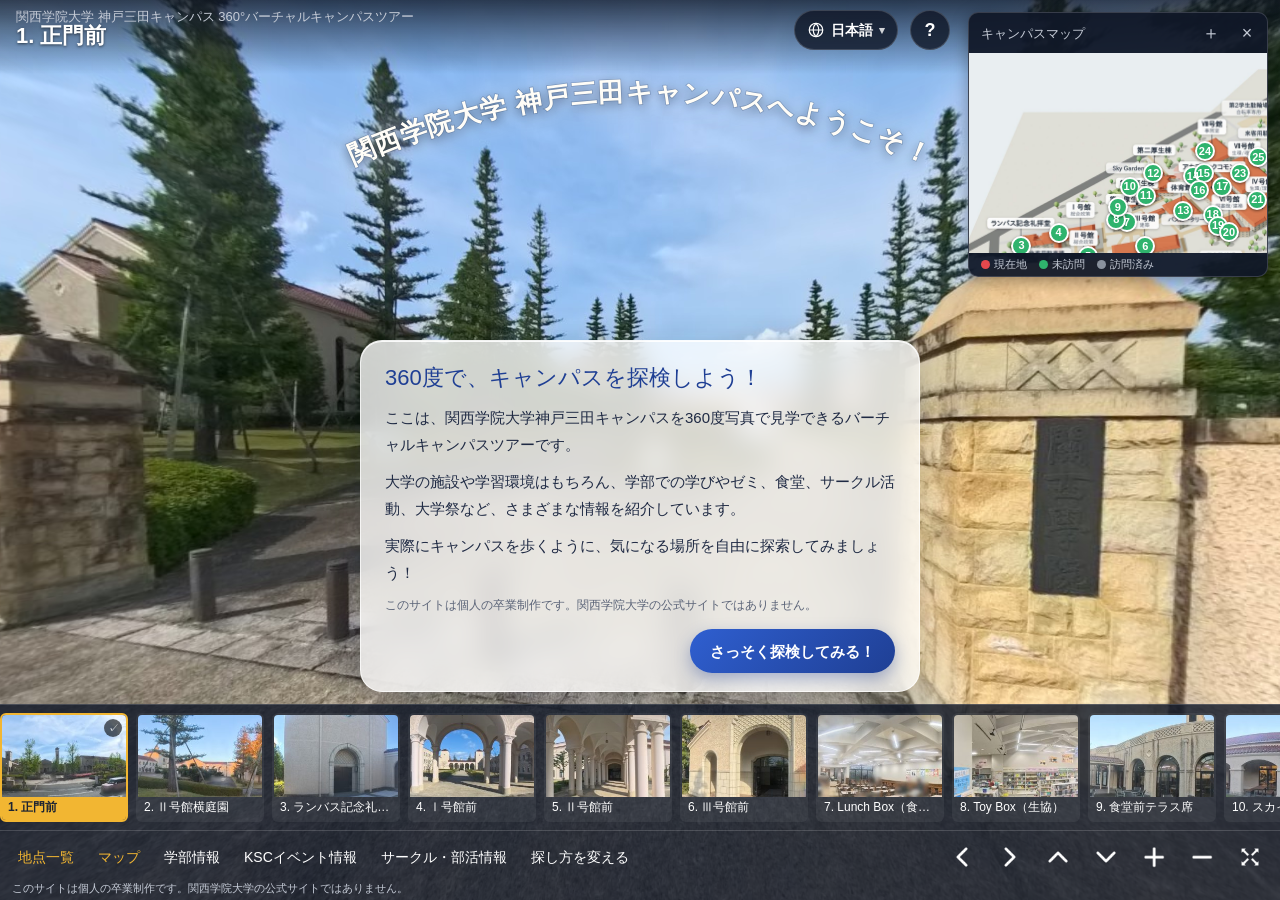
==== commit dc5fb149: "正門から始まる探索ガイドを追加 - トップページ（地点の指定なし）で正門のアーチ文字・説明カード・操作の吹き出し・テーマ選択を表示 - 学部（5学部・関連施設）と学生生活（4カテゴリー）から撮影済みの" ====
--- a/index.html
+++ b/index.html
@@ -71,6 +71,7 @@
     <button type="button" id="facultyButton" class="control-button"><span class="control-icon">✎</span><span class="control-label"><span class="label-full" data-i18n="footer.faculties">学部情報</span><span class="label-short" data-i18n="footer.faculties.short">学部</span></span></button>
     <button type="button" id="eventButton" class="control-button"><span class="control-icon">✦</span><span class="control-label"><span class="label-full" data-i18n="footer.events">KSCイベント情報</span><span class="label-short" data-i18n="footer.events.short">イベント</span></span></button>
     <button type="button" id="clubButton" class="control-button"><span class="control-icon">♪</span><span class="control-label"><span class="label-full" data-i18n="footer.clubs">サークル・部活情報</span><span class="label-short" data-i18n="footer.clubs.short">サークル</span></span></button>
+    <button type="button" id="guideButton" class="control-button"><span class="control-icon">⇄</span><span class="control-label"><span class="label-full" data-i18n="footer.guide">探し方を変える</span><span class="label-short" data-i18n="footer.guide.short">探し方</span></span></button>
     <span class="control-spacer"></span>
     <button type="button" id="viewLeft" class="control-button view-control" aria-label="左を向く" data-i18n-attr="aria-label:view.left"><img src="img/left.png" alt=""></button>
     <button type="button" id="viewRight" class="control-button view-control" aria-label="右を向く" data-i18n-attr="aria-label:view.right"><img src="img/right.png" alt=""></button>
@@ -126,6 +127,7 @@
 <script src="lang/ja.js"></script>
 <script src="js/map.js"></script>
 <script src="js/panel.js"></script>
+<script src="js/guide.js"></script>
 <script src="index.js"></script>
 
 </body>
--- a/style.css
+++ b/style.css
@@ -2020,3 +2020,1877 @@
 body.mobile.info-open #topBar {
   z-index: 51;
 }
+
+/* ---------- 学部情報（学部一覧 → 学部 → 学科・課程） ---------- */
+.faculty-nav {
+  display: flex;
+  flex-wrap: wrap;
+  gap: 8px;
+  margin: 0 0 10px;
+}
+
+.faculty-back {
+  padding: 7px 14px;
+  border-radius: 999px;
+  background: #fff;
+  box-shadow: inset 0 0 0 1.5px #c9d0dd;
+  color: #1f2a44;
+  font-size: 14px;
+  font-weight: bold;
+  cursor: pointer;
+}
+
+.faculty-back:hover,
+.faculty-back:focus-visible {
+  box-shadow: inset 0 0 0 1.5px #f07a3a;
+}
+
+.faculty-back-building {
+  background: #1f2a44;
+  box-shadow: none;
+  color: #fff;
+}
+
+.faculty-crumbs {
+  margin: 0 0 10px;
+  font-size: 13px;
+  color: #5b6474;
+}
+
+.faculty-grid {
+  display: grid;
+  grid-template-columns: repeat(auto-fill, minmax(230px, 1fr));
+  gap: 10px;
+  margin: 12px 0 16px;
+}
+
+.faculty-card,
+.faculty-dept {
+  display: flex;
+  flex-direction: column;
+  gap: 6px;
+  padding: 14px 16px;
+  border-radius: 14px;
+  background: #fff;
+  box-shadow: 0 2px 8px rgba(31, 42, 68, 0.08);
+  color: #1f2a44;
+  text-align: left;
+  cursor: pointer;
+  transition: box-shadow 0.15s ease, transform 0.15s ease;
+}
+
+.faculty-card:hover,
+.faculty-card:focus-visible,
+.faculty-dept:hover,
+.faculty-dept:focus-visible {
+  box-shadow: 0 0 0 2px #f07a3a, 0 4px 12px rgba(31, 42, 68, 0.12);
+  outline: none;
+}
+
+.faculty-card-name,
+.faculty-dept-name {
+  font-size: 17px;
+  font-weight: bold;
+}
+
+.faculty-card-text,
+.faculty-dept-text {
+  font-size: 14px;
+  line-height: 1.6;
+  color: #3b4558;
+}
+
+.faculty-card-count,
+.faculty-dept-more {
+  margin-top: auto;
+  font-size: 13px;
+  font-weight: bold;
+  color: #b4561f;
+}
+
+.faculty-head {
+  margin: 0 0 14px;
+}
+
+.faculty-name {
+  margin: 0 0 6px;
+  font-size: 20px;
+  font-weight: bold;
+  color: #1f2a44;
+}
+
+.faculty-of {
+  display: inline-block;
+  margin: 0 0 4px;
+  padding: 2px 10px;
+  border-radius: 999px;
+  background: #ffe9d6;
+  color: #a2470f;
+  font-size: 13px;
+  font-weight: bold;
+}
+
+.faculty-dept-list {
+  display: grid;
+  grid-template-columns: repeat(auto-fill, minmax(260px, 1fr));
+  gap: 10px;
+  margin-top: 6px;
+}
+
+.faculty-year {
+  margin-left: 8px;
+  padding: 1px 8px;
+  border-radius: 999px;
+  background: #eef0f3;
+  color: #5b6474;
+  font-size: 12px;
+  font-weight: normal;
+}
+
+.faculty-related-list {
+  display: flex;
+  flex-wrap: wrap;
+  gap: 8px;
+  margin-top: 6px;
+}
+
+.faculty-chip {
+  padding: 8px 14px;
+  border-radius: 999px;
+  background: #1f2a44;
+  color: #fff;
+  font-size: 14px;
+  font-weight: bold;
+  cursor: pointer;
+}
+
+.faculty-chip:hover,
+.faculty-chip:focus-visible {
+  box-shadow: 0 0 0 2px #f07a3a;
+  outline: none;
+}
+
+body.mobile .faculty-grid,
+body.mobile .faculty-dept-list {
+  grid-template-columns: 1fr;
+}
+
+/* 学部情報「もっと詳しく学びを知る」 */
+.study-link-list {
+  display: flex;
+  flex-direction: column;
+  gap: 8px;
+}
+
+.study-link {
+  display: flex;
+  flex-direction: column;
+  gap: 4px;
+  padding: 12px 14px;
+  border-radius: 12px;
+  background: #fff;
+  box-shadow: 0 1px 6px rgba(31, 42, 68, 0.08);
+  color: #1f2a44;
+  text-decoration: none;
+}
+
+.study-link:hover,
+.study-link:focus-visible {
+  box-shadow: 0 0 0 2px #f07a3a, 0 4px 12px rgba(31, 42, 68, 0.12);
+  outline: none;
+}
+
+.study-link-label {
+  font-size: 15px;
+  font-weight: bold;
+  color: #b4561f;
+}
+
+.study-link-text {
+  font-size: 13px;
+  line-height: 1.6;
+  color: #3b4558;
+}
+
+.study-link-meta {
+  display: flex;
+  flex-wrap: wrap;
+  gap: 6px;
+}
+
+.study-tag {
+  padding: 1px 8px;
+  border-radius: 999px;
+  background: #eef1f6;
+  color: #3b4558;
+  font-size: 12px;
+}
+
+.study-tag-public {
+  background: #e3f2e8;
+  color: #23633a;
+}
+
+.study-tag-login {
+  background: #fde7e4;
+  color: #a12b1c;
+  font-weight: bold;
+}
+
+.study-links {
+  margin-top: 20px;
+}
+
+.study-links .study-tag {
+  border-radius: 8px;
+}
+
+/* ---------- 施設情報：たためる見出し・目立たせる一文・写真（BiZCAFE など） ---------- */
+.info-fold {
+  border: 1px solid #e3e6eb;
+  border-radius: 10px;
+  background: #fff;
+}
+
+.info-fold-title {
+  padding: 12px 14px;
+  font-size: 15px;
+  font-weight: bold;
+  color: #1f2a44;
+  cursor: pointer;
+  list-style: none;
+}
+
+.info-fold-title::-webkit-details-marker {
+  display: none;
+}
+
+.info-fold-title::before {
+  content: "＋";
+  display: inline-block;
+  width: 1.4em;
+  color: #8a5a00;
+}
+
+.info-fold[open] > .info-fold-title::before {
+  content: "－";
+}
+
+.info-fold-body {
+  padding: 0 14px 14px;
+}
+
+.info-fold-body > .info-facts {
+  margin-bottom: 10px;
+}
+
+.info-fold-body .activity-more {
+  margin-top: 10px;
+}
+
+.info-highlight {
+  margin: 0 0 10px;
+  padding: 10px 12px;
+  border-radius: 8px;
+  background: #ffe9d6;
+  color: #1f2a44;
+  font-size: 15px;
+  font-weight: bold;
+  line-height: 1.6;
+}
+
+.info-figure {
+  margin: 0 0 12px;
+}
+
+.info-figure img {
+  display: block;
+  width: 100%;
+  max-height: 360px;
+  object-fit: contain;
+  border-radius: 8px;
+  background: #eef0f3;
+}
+
+.info-fold-body .guide-actions {
+  margin-top: 10px;
+}
+
+.info-section > .guide-actions {
+  margin-top: 10px;
+}
+
+/* ---------- 浮かぶタイトル＋説明（Ⅵ-101、title3d） ---------- */
+
+.title3d-hotspot .float-body {
+  gap: 10px;
+}
+
+.title3d-desc {
+  max-width: 340px;
+  padding: 8px 14px;
+  border-radius: 12px;
+  background: rgba(255, 251, 245, 0.88);
+  box-shadow: 0 4px 14px rgba(20, 30, 50, 0.25);
+  color: #1f2a44;
+  font-size: 14px;
+  font-weight: bold;
+  line-height: 1.6;
+  text-align: center;
+}
+
+.hotspot:focus-visible {
+  outline: none;
+}
+
+.hotspot:focus-visible .title3d-hotspot .float-body {
+  transform: scale(1.06);
+  filter: drop-shadow(0 0 14px rgba(255, 196, 130, 0.85));
+}
+
+body.mobile .title3d-desc {
+  max-width: 250px;
+  font-size: 12px;
+}
+
+/* ---------- 雲型の浮遊マーク（Ⅵ-101、cloud3d） ---------- */
+
+.cloud-hotspot {
+  position: absolute;
+  left: 0;
+  top: 0;
+  transform: translate(-50%, -50%);
+  cursor: pointer;
+  -webkit-tap-highlight-color: transparent;
+}
+
+.cloud-float {
+  display: flex;
+  align-items: center;
+  gap: 10px;
+  animation: cloud-drift 5s ease-in-out infinite;
+}
+
+.cloud-body {
+  position: relative;
+  display: flex;
+  flex-direction: column;
+  align-items: center;
+  gap: 6px;
+  transition: transform 0.3s ease, filter 0.3s ease;
+  filter: drop-shadow(0 6px 10px rgba(20, 30, 50, 0.28));
+}
+
+/* 写真つきのマークは少し大きく */
+.cloud-hotspot.has-photo .mark-shape {
+  transform: scale(1.12);
+}
+
+.cloud-fill {
+  fill: rgba(255, 255, 255, 0.72);
+  stroke: rgba(255, 255, 255, 0.85);
+  stroke-width: 2.5;
+  transition: fill 0.3s ease, stroke 0.3s ease, stroke-width 0.3s ease;
+}
+
+.cloud-text {
+  position: relative;
+  white-space: nowrap;
+  color: #1f2a44;
+  font-size: 17px;
+  font-weight: bold;
+  line-height: 1.3;
+  text-align: center;
+  transition: color 0.3s ease, text-shadow 0.3s ease, letter-spacing 0.3s ease;
+}
+
+.cloud-photo {
+  display: block;
+  width: 120px;
+  height: 80px;
+  object-fit: cover;
+  border: 3px solid rgba(255, 255, 255, 0.9);
+  border-radius: 8px;
+  box-shadow: 0 6px 14px rgba(20, 30, 50, 0.3);
+  transition: transform 0.3s ease, box-shadow 0.3s ease;
+}
+
+/* ホバー・キーボードのフォーカス・タップ時：ふちが明るくなり、外側に光が広がる */
+.cloud-hotspot:hover .cloud-body,
+.hotspot:focus-visible .cloud-body,
+.cloud-hotspot.is-tapped .cloud-body {
+  transform: scale(1.07);
+  filter:
+    drop-shadow(0 0 10px rgba(255, 255, 255, 0.95))
+    drop-shadow(0 0 22px rgba(255, 214, 150, 0.85));
+}
+
+.cloud-hotspot:hover .cloud-fill,
+.hotspot:focus-visible .cloud-fill,
+.cloud-hotspot.is-tapped .cloud-fill {
+  fill: rgba(255, 255, 255, 0.86);
+  stroke: #ffffff;
+  stroke-width: 4;
+}
+
+.cloud-hotspot:hover .cloud-text,
+.hotspot:focus-visible .cloud-text,
+.cloud-hotspot.is-tapped .cloud-text {
+  color: #0f1a33;
+  text-shadow: 0 0 8px rgba(255, 255, 255, 0.9);
+  letter-spacing: 0.03em;
+}
+
+.cloud-hotspot:hover .cloud-photo,
+.hotspot:focus-visible .cloud-photo {
+  transform: scale(1.05);
+  box-shadow: 0 0 0 2px #fff, 0 0 18px rgba(255, 214, 150, 0.85), 0 8px 16px rgba(20, 30, 50, 0.3);
+}
+
+@keyframes cloud-drift {
+  0%, 100% { translate: 0 0; }
+  50% { translate: 0 -5px; }
+}
+
+@media (prefers-reduced-motion: reduce) {
+  .cloud-float {
+    animation: none;
+  }
+}
+
+
+body.mobile .cloud-text {
+  font-size: 14px;
+}
+
+body.mobile .cloud-photo {
+  width: 96px;
+  height: 64px;
+}
+
+/* 形（shape: "cloud" 雲 / "moon" 光る月 / "cross" 十字架）。名前は形の下のラベルに表示 */
+.mark-shape {
+  display: block;
+  width: 84px;
+  height: 84px;
+  overflow: visible;
+}
+
+.shape-moon .cloud-body {
+  filter: drop-shadow(0 0 8px rgba(255, 226, 140, 0.85)) drop-shadow(0 0 18px rgba(255, 200, 90, 0.45));
+}
+
+.shape-moon .cloud-fill {
+  fill: rgba(255, 238, 170, 0.92);
+  stroke: rgba(255, 250, 225, 0.95);
+}
+
+.shape-cross .cloud-body {
+  filter: drop-shadow(0 0 8px rgba(255, 255, 255, 0.85)) drop-shadow(0 6px 10px rgba(20, 30, 50, 0.25));
+}
+
+.shape-cross .cloud-fill {
+  stroke-linejoin: round;
+}
+
+.shape-cloud .cloud-text,
+.shape-moon .cloud-text,
+.shape-cross .cloud-text {
+  padding: 4px 12px;
+  border-radius: 999px;
+  background: rgba(255, 255, 255, 0.78);
+  box-shadow: 0 3px 10px rgba(20, 30, 50, 0.22);
+  font-size: 15px;
+}
+
+.shape-moon:hover .cloud-body,
+.hotspot:focus-visible .shape-moon .cloud-body,
+.shape-moon.is-tapped .cloud-body {
+  filter: drop-shadow(0 0 12px rgba(255, 236, 160, 1)) drop-shadow(0 0 30px rgba(255, 200, 90, 0.85));
+}
+
+.shape-moon:hover .cloud-fill,
+.hotspot:focus-visible .shape-moon .cloud-fill,
+.shape-moon.is-tapped .cloud-fill {
+  fill: rgba(255, 244, 196, 1);
+  stroke: #fffbe8;
+}
+
+.shape-cross:hover .cloud-body,
+.hotspot:focus-visible .shape-cross .cloud-body,
+.shape-cross.is-tapped .cloud-body {
+  filter: drop-shadow(0 0 12px rgba(255, 255, 255, 1)) drop-shadow(0 0 28px rgba(255, 214, 150, 0.85));
+}
+
+body.mobile .mark-shape {
+  width: 66px;
+  height: 66px;
+}
+
+body.mobile .shape-cloud .cloud-text,
+body.mobile .shape-moon .cloud-text,
+body.mobile .shape-cross .cloud-text {
+  font-size: 13px;
+}
+
+/* 項目を小さなカードで並べる表示（itemsStyle: "cards"） */
+.info-items-cards {
+  display: grid;
+  grid-template-columns: repeat(2, minmax(0, 1fr));
+  gap: 8px;
+}
+
+.info-items-cards .info-item {
+  padding: 10px 12px;
+  border: none;
+  border-radius: 12px;
+  background: #f6f2ec;
+}
+
+.info-items-cards .info-item .info-facts {
+  margin: 4px 0 2px;
+}
+
+.info-items-cards .info-item .info-fact {
+  font-size: 12px;
+}
+
+body.mobile .info-items-cards {
+  grid-template-columns: 1fr;
+}
+
+.mark-cloud {
+  width: 128px;
+  height: 70px;
+}
+
+body.mobile .mark-cloud {
+  width: 100px;
+  height: 55px;
+}
+
+/* ---------- イベント紹介カード（section.event） ---------- */
+
+.event-card {
+  padding: 14px;
+  border: 1px solid rgba(31, 42, 68, 0.1);
+  border-radius: 14px;
+  background: #fffdf9;
+}
+
+.event-card .info-figure {
+  margin: -2px 0 12px;
+}
+
+.event-head {
+  margin-bottom: 8px;
+}
+
+.event-kicker {
+  display: inline-block;
+  margin-bottom: 6px;
+  padding: 3px 12px;
+  border-radius: 999px;
+  background: #d9733a;
+  color: #fff;
+  font-size: 14px;
+  font-weight: bold;
+  letter-spacing: 0.04em;
+}
+
+.event-title {
+  display: flex;
+  flex-wrap: wrap;
+  align-items: baseline;
+  gap: 4px 10px;
+  margin: 0;
+  color: #1f2a44;
+  font-size: 19px;
+  line-height: 1.4;
+}
+
+.event-year {
+  color: #d9733a;
+  font-size: 22px;
+  font-weight: 900;
+}
+
+.event-subtitle {
+  margin: 4px 0 0;
+  color: #3b4558;
+  font-size: 15px;
+  font-weight: bold;
+}
+
+.event-card.compact {
+  padding: 12px;
+  background: #f6f2ec;
+  border: none;
+}
+
+.event-card.compact .event-title {
+  font-size: 16px;
+}
+
+.event-card.compact .event-year {
+  font-size: 17px;
+}
+
+.event-card.compact .event-subtitle {
+  font-size: 14px;
+}
+
+.event-card .guide-actions .guide-button {
+  min-height: 44px;
+}
+
+.event-name {
+  font-weight: bold;
+}
+
+/* 時間の流れ（section.timeline） */
+.info-timeline {
+  display: flex;
+  align-items: stretch;
+  gap: 6px;
+  margin: 4px 0 12px;
+  padding: 0;
+  list-style: none;
+}
+
+.info-timeline-slot {
+  flex: 1 1 0;
+  display: flex;
+  flex-direction: column;
+  align-items: center;
+  justify-content: center;
+  gap: 2px;
+  min-width: 0;
+  padding: 10px 6px;
+  border-radius: 12px;
+  background: #f6f2ec;
+  color: #3b4558;
+  text-align: center;
+}
+
+.info-timeline-label {
+  font-size: 14px;
+  font-weight: bold;
+}
+
+.info-timeline-time {
+  font-size: 13px;
+}
+
+.info-timeline-slot.current {
+  flex-grow: 1.4;
+  background: #ffe9d6;
+  box-shadow: inset 0 0 0 2px #d9733a;
+  color: #1f2a44;
+}
+
+.info-timeline-slot.current .info-timeline-time {
+  color: #b4561f;
+  font-size: 18px;
+  font-weight: 900;
+}
+
+/* 見出しの下の短い一文（section.subtitle） */
+.info-subtitle {
+  margin: -4px 0 10px;
+  color: #8a5a00;
+  font-size: 13px;
+  font-weight: bold;
+  line-height: 1.5;
+}
+
+/* ほかと少し区別した特集セクション（section.style: "feature"） */
+.info-section.feature-card {
+  padding: 14px;
+  border-radius: 12px;
+  background: #f4f7f1;
+  box-shadow: inset 0 0 0 1px #d6e2cc;
+}
+
+.info-section.feature-card .info-figure {
+  margin-bottom: 12px;
+}
+
+/* 年ごとの小さな年表（section.history） */
+.info-history {
+  margin: 6px 0 10px;
+  padding: 0;
+  list-style: none;
+  border-left: 2px solid #c9d8bd;
+}
+
+.info-history-row {
+  position: relative;
+  display: flex;
+  gap: 10px;
+  padding: 4px 0 8px 14px;
+  font-size: 14px;
+  line-height: 1.6;
+}
+
+.info-history-row::before {
+  content: "";
+  position: absolute;
+  left: -6px;
+  top: 10px;
+  width: 10px;
+  height: 10px;
+  border-radius: 50%;
+  background: #5f8a4a;
+}
+
+.info-history-year {
+  flex: 0 0 auto;
+  font-weight: bold;
+  color: #3f6a2d;
+}
+
+.info-history-text {
+  color: #3b4558;
+}
+
+/* アコーディオン（itemsStyle: "accordion"） */
+.info-accordion {
+  display: flex;
+  flex-direction: column;
+  gap: 8px;
+  margin: 4px 0 10px;
+}
+
+.info-acc {
+  border: 1px solid #e3e6eb;
+  border-radius: 10px;
+  background: #fff;
+}
+
+.info-acc-head {
+  display: flex;
+  align-items: center;
+  gap: 10px;
+  min-height: 48px;
+  padding: 10px 12px;
+  cursor: pointer;
+  list-style: none;
+}
+
+.info-acc-head::-webkit-details-marker {
+  display: none;
+}
+
+.info-acc-label {
+  flex: 1 1 auto;
+  display: flex;
+  flex-direction: column;
+  gap: 2px;
+  min-width: 0;
+}
+
+.info-acc-name {
+  font-size: 15px;
+  font-weight: bold;
+  color: #1f2a44;
+}
+
+.info-acc-sub {
+  font-size: 12px;
+  color: #5b6474;
+}
+
+.info-acc[open] .info-acc-sub {
+  display: none;
+}
+
+.info-acc-icon {
+  flex: 0 0 auto;
+  width: 28px;
+  height: 28px;
+  border-radius: 50%;
+  background: #f6f2ec;
+  position: relative;
+}
+
+.info-acc-icon::before,
+.info-acc-icon::after {
+  content: "";
+  position: absolute;
+  left: 50%;
+  top: 50%;
+  width: 12px;
+  height: 2px;
+  margin: -1px 0 0 -6px;
+  background: #8a5a00;
+  transition: transform 0.2s ease;
+}
+
+.info-acc-icon::after {
+  transform: rotate(90deg);
+}
+
+.info-acc[open] .info-acc-icon::after {
+  transform: rotate(0deg);
+}
+
+.info-acc-body {
+  padding: 0 12px 12px;
+}
+
+.info-acc-field {
+  display: inline-block;
+  margin: 0 0 8px;
+  padding: 2px 10px;
+  border-radius: 999px;
+  background: #fff2cc;
+  color: #8a5a00;
+  font-size: 12px;
+  font-weight: bold;
+}
+
+.info-acc-record {
+  margin-top: 6px;
+  padding: 8px 10px;
+  border-radius: 8px;
+  background: #f6f2ec;
+}
+
+.info-acc-record .info-text {
+  margin: 0;
+  font-size: 13px;
+}
+
+@media (prefers-reduced-motion: reduce) {
+  .info-acc-icon::before,
+  .info-acc-icon::after {
+    transition: none;
+  }
+}
+
+/* ---------- 情報の多いカードの読みやすい表示（facility.layout: "rich"） ---------- */
+#infoPanel.rich {
+  background: #f3efe8;
+}
+
+#infoPanel.rich .info-lead {
+  margin: -6px 0 16px;
+  font-size: 16px;
+  font-weight: bold;
+  color: #b4561f;
+}
+
+#infoPanel.rich .info-section {
+  margin: 0 0 14px;
+  padding: 16px 18px;
+  border-radius: 14px;
+  background: #fff;
+  box-shadow: 0 1px 3px rgba(31, 42, 68, 0.08);
+}
+
+#infoPanel.rich .info-heading {
+  position: relative;
+  margin: 0 0 6px;
+  padding-left: 12px;
+  font-size: 19px;
+  font-weight: 800;
+  line-height: 1.4;
+  color: #1f2a44;
+}
+
+#infoPanel.rich .info-heading::before {
+  content: "";
+  position: absolute;
+  left: 0;
+  top: 0.2em;
+  bottom: 0.2em;
+  width: 4px;
+  border-radius: 2px;
+  background: #d9733a;
+}
+
+#infoPanel.rich .info-subtitle {
+  margin: 0 0 12px;
+  padding-left: 12px;
+  font-size: 14px;
+  color: #b4561f;
+}
+
+#infoPanel.rich .info-text {
+  color: #2c3446;
+}
+
+#infoPanel.rich .info-text + .info-text {
+  margin-top: 8px;
+}
+
+#infoPanel.rich .info-note {
+  color: #6b7282;
+}
+
+/* テントの特集：緑で区別 */
+#infoPanel.rich .info-section.feature-card {
+  background: #eef5e8;
+  box-shadow: inset 0 0 0 1px #c9dcbb;
+}
+
+#infoPanel.rich .feature-card .info-heading {
+  font-size: 21px;
+  color: #2f5a1f;
+}
+
+#infoPanel.rich .feature-card .info-heading::before {
+  background: #5f8a4a;
+}
+
+#infoPanel.rich .feature-card .info-subtitle {
+  color: #3f6a2d;
+}
+
+/* 小さなカード：名前を太く、色の帯で区切る */
+#infoPanel.rich .info-items-cards .info-item {
+  border-top: 3px solid #d9733a;
+  background: #fbf7f1;
+}
+
+#infoPanel.rich .info-items-cards .info-item-name {
+  font-size: 16px;
+  font-weight: 800;
+}
+
+#infoPanel.rich .info-items-cards .info-item-text {
+  font-size: 14px;
+  color: #2c3446;
+}
+
+/* アコーディオン：閉じているときも団体名が目立つように */
+#infoPanel.rich .info-acc {
+  border-color: #e7dccb;
+  background: #fbf7f1;
+}
+
+#infoPanel.rich .info-acc[open] {
+  background: #fff;
+  border-color: #d9733a;
+  box-shadow: 0 2px 8px rgba(217, 115, 58, 0.15);
+}
+
+#infoPanel.rich .info-acc-name {
+  font-size: 16px;
+  font-weight: 800;
+}
+
+#infoPanel.rich .info-acc-sub {
+  font-size: 13px;
+  color: #8a5a00;
+}
+
+#infoPanel.rich .info-acc-icon {
+  background: #d9733a;
+}
+
+#infoPanel.rich .info-acc-icon::before,
+#infoPanel.rich .info-acc-icon::after {
+  background: #fff;
+}
+
+#infoPanel.rich .info-acc-record {
+  border-left: 3px solid #d9733a;
+  background: #fff6ec;
+}
+
+/* パソコンの広い表示では、アコーディオンと小さなカードを2列に */
+body.desktop #infoPanel.rich.wide .info-accordion {
+  display: grid;
+  grid-template-columns: repeat(2, minmax(0, 1fr));
+  align-items: start;
+}
+
+body.desktop #infoPanel.rich.wide .info-items-cards {
+  grid-template-columns: repeat(auto-fill, minmax(220px, 1fr));
+}
+
+body.mobile #infoPanel.rich .info-section {
+  padding: 14px 14px;
+}
+
+/* ---------- 思考吹き出し型の浮遊マーク（ゼミ室、cloud3d + shape: "thought"） ---------- */
+.shape-thought .cloud-body {
+  display: block;
+  padding: 0 0 40px 0;
+}
+
+/* 少し不規則な楕円の吹き出し */
+.thought-bubble {
+  position: relative;
+  display: block;
+  padding: 22px 32px 22px;
+  border: 2px solid rgba(255, 255, 255, 0.95);
+  border-radius: 52% 48% 55% 45% / 62% 58% 42% 38%;
+  background: rgba(255, 255, 255, 0.82);
+  box-shadow: 0 0 16px rgba(255, 255, 255, 0.5), inset 0 -6px 12px rgba(31, 42, 68, 0.06);
+  transition: background 0.3s ease, border-color 0.3s ease, box-shadow 0.3s ease;
+}
+
+.shape-thought .cloud-text {
+  display: block;
+  color: #1f2a44;
+  font-size: 17px;
+  font-weight: 800;
+}
+
+/* 左下に小さくなっていく丸を3つ */
+.thought-dot {
+  position: absolute;
+  border: 2px solid rgba(255, 255, 255, 0.95);
+  border-radius: 50%;
+  background: rgba(255, 255, 255, 0.82);
+  box-shadow: 0 0 10px rgba(255, 255, 255, 0.45);
+  transition: background 0.3s ease, border-color 0.3s ease;
+}
+
+.thought-dot.d1 {
+  left: 16%;
+  bottom: 18px;
+  width: 20px;
+  height: 17px;
+}
+
+.thought-dot.d2 {
+  left: calc(16% - 16px);
+  bottom: 4px;
+  width: 13px;
+  height: 12px;
+}
+
+.thought-dot.d3 {
+  left: calc(16% - 28px);
+  bottom: -6px;
+  width: 8px;
+  height: 8px;
+}
+
+.shape-thought:hover .thought-bubble,
+.hotspot:focus-visible .shape-thought .thought-bubble,
+.shape-thought.is-tapped .thought-bubble,
+.shape-thought:hover .thought-dot,
+.hotspot:focus-visible .shape-thought .thought-dot,
+.shape-thought.is-tapped .thought-dot {
+  background: rgba(255, 255, 255, 0.95);
+  border-color: #ffffff;
+}
+
+body.mobile .thought-bubble {
+  padding: 15px 22px 15px;
+}
+
+body.mobile .shape-thought .cloud-text {
+  font-size: 14px;
+}
+
+body.mobile .shape-thought .cloud-body {
+  padding-bottom: 32px;
+}
+
+body.mobile .thought-dot.d1 { width: 15px; height: 13px; bottom: 14px; }
+body.mobile .thought-dot.d2 { width: 10px; height: 9px; bottom: 3px; left: calc(16% - 12px); }
+body.mobile .thought-dot.d3 { width: 6px; height: 6px; bottom: -5px; left: calc(16% - 21px); }
+
+/* 学科タブの切り替え（clubDirectory.animate） */
+.club-list.club-fade {
+  animation: club-fade-in 0.25s ease-out;
+}
+
+@keyframes club-fade-in {
+  from { opacity: 0; transform: translateY(6px); }
+  to { opacity: 1; transform: none; }
+}
+
+@media (prefers-reduced-motion: reduce) {
+  .club-list.club-fade {
+    animation: none;
+  }
+}
+
+.club-feature-more {
+  margin-top: 8px;
+}
+
+#infoPanel.rich .club-tabs {
+  background: #f3efe8;
+}
+
+/* ---------- 正門からの探索ガイド（js/guide.js） ---------- */
+.guide-glass {
+  border: 1px solid rgba(255, 255, 255, 0.7);
+  background: rgba(255, 255, 255, 0.78);
+  box-shadow: 0 18px 48px rgba(16, 24, 44, 0.28), inset 0 1px 0 rgba(255, 255, 255, 0.9);
+  -webkit-backdrop-filter: blur(14px) saturate(1.2);
+  backdrop-filter: blur(14px) saturate(1.2);
+  color: #1f2a44;
+}
+
+.guide-p {
+  margin: 0 0 10px;
+  font-size: 15px;
+  line-height: 1.8;
+}
+
+.guide-primary,
+.guide-secondary,
+.guide-link {
+  min-height: 44px;
+  padding: 10px 20px;
+  border-radius: 999px;
+  font: inherit;
+  font-size: 15px;
+  font-weight: 800;
+  cursor: pointer;
+  transition: transform 0.2s ease, box-shadow 0.2s ease, background 0.2s ease;
+}
+
+.guide-primary {
+  border: 0;
+  background: linear-gradient(135deg, #2f5fd0, #1f3f94);
+  box-shadow: 0 6px 16px rgba(31, 63, 148, 0.35);
+  color: #fff;
+}
+
+.guide-secondary {
+  border: 2px solid #2f5fd0;
+  background: rgba(255, 255, 255, 0.9);
+  color: #1f3f94;
+}
+
+.guide-link {
+  border: 0;
+  background: transparent;
+  color: #1f3f94;
+  text-decoration: underline;
+  text-underline-offset: 3px;
+}
+
+.guide-primary:hover,
+.guide-secondary:hover {
+  transform: translateY(-2px);
+}
+
+.guide-primary:focus-visible,
+.guide-secondary:focus-visible,
+.guide-link:focus-visible,
+.guide-choice:focus-visible,
+.guide-change-item:focus-visible,
+.guide-back:focus-visible,
+.guide-close:focus-visible {
+  outline: 3px solid #f2b705;
+  outline-offset: 2px;
+}
+
+.guide-actions-row {
+  display: flex;
+  flex-wrap: wrap;
+  justify-content: flex-end;
+  gap: 10px;
+  margin-top: 14px;
+}
+
+/* 正門の上に浮かぶアーチ文字 */
+.guide-arch {
+  position: absolute;
+  left: 0;
+  top: 0;
+  width: min(660px, 58vw);
+  transform: translate(-50%, -50%);
+  pointer-events: none;
+}
+
+.guide-arch-float {
+  animation: guideFloat 5s ease-in-out infinite;
+}
+
+.guide-arch-svg {
+  display: block;
+  width: 100%;
+  height: auto;
+  overflow: visible;
+  filter: drop-shadow(0 3px 6px rgba(10, 20, 40, 0.55)) drop-shadow(0 0 14px rgba(255, 255, 255, 0.55));
+}
+
+.guide-arch-text {
+  fill: #fffdf7;
+  font-size: 42px;
+  font-weight: 800;
+  letter-spacing: 2px;
+  paint-order: stroke;
+  stroke: rgba(31, 42, 68, 0.25);
+  stroke-width: 2px;
+}
+
+.guide-arch-text.two {
+  font-size: 36px;
+}
+
+.guide-arch-text.small {
+  font-size: 46px;
+}
+
+body.mobile .guide-arch {
+  width: 86vw;
+}
+
+
+@keyframes guideFloat {
+  0%, 100% { transform: translateY(0); }
+  50% { transform: translateY(-8px); }
+}
+
+/* 正門の説明カード */
+.guide-welcome-card {
+  position: fixed;
+  left: 50%;
+  bottom: 118px;
+  z-index: 45;
+  width: min(560px, calc(100vw - 32px));
+  max-height: calc(100vh - 220px);
+  overflow-y: auto;
+  padding: 22px 24px 18px;
+  border-radius: 22px;
+  transform: translateX(-50%);
+  animation: guideFadeUp 0.5s ease both;
+}
+
+.guide-welcome-title {
+  margin: 0 0 10px;
+  color: #1f3f94;
+  font-size: 22px;
+  line-height: 1.4;
+}
+
+.guide-disclaimer {
+  margin: 4px 0 0;
+  color: #5b6478;
+  font-size: 12px;
+  line-height: 1.6;
+}
+
+body.mobile .guide-welcome-card {
+  bottom: 96px;
+  max-height: calc(100vh - 230px);
+  padding: 16px 16px 14px;
+}
+
+body.mobile .guide-welcome-title {
+  font-size: 19px;
+}
+
+body.mobile .guide-welcome-card .guide-p {
+  font-size: 14px;
+  line-height: 1.7;
+}
+
+body.mobile .guide-actions-row .guide-primary {
+  flex: 1 1 auto;
+}
+
+@keyframes guideFadeUp {
+  from { opacity: 0; transform: translate(-50%, 14px); }
+  to { opacity: 1; transform: translate(-50%, 0); }
+}
+
+/* 操作説明の吹き出し（空間に浮かぶ思考吹き出し） */
+.guide-tip {
+  position: absolute;
+  left: 0;
+  top: 0;
+  transform: translate(-50%, -50%);
+  pointer-events: none;
+}
+
+.guide-tip-float {
+  position: relative;
+  padding-bottom: 34px;
+  animation: guideFloat 4.5s ease-in-out infinite;
+}
+
+.guide-tip-bubble {
+  display: block;
+  width: 250px;
+  padding: 20px 26px 22px;
+  border: 2px solid rgba(255, 255, 255, 0.95);
+  border-radius: 52% 48% 55% 45% / 62% 58% 42% 38%;
+  background: rgba(255, 255, 255, 0.88);
+  box-shadow: 0 0 18px rgba(255, 255, 255, 0.5), 0 10px 26px rgba(16, 24, 44, 0.22);
+  color: #1f2a44;
+  text-align: center;
+}
+
+.guide-tip-num {
+  display: inline-flex;
+  align-items: center;
+  justify-content: center;
+  width: 26px;
+  height: 26px;
+  margin-bottom: 4px;
+  border-radius: 50%;
+  background: #2f5fd0;
+  color: #fff;
+  font-size: 14px;
+  font-weight: 800;
+}
+
+.guide-tip-title {
+  display: block;
+  margin-bottom: 4px;
+  color: #1f3f94;
+  font-size: 18px;
+  font-weight: 800;
+}
+
+.guide-tip-text {
+  display: block;
+  font-size: 13px;
+  line-height: 1.6;
+}
+
+.guide-tip-dot {
+  position: absolute;
+  border: 2px solid rgba(255, 255, 255, 0.95);
+  border-radius: 50%;
+  background: rgba(255, 255, 255, 0.88);
+}
+
+.guide-tip-dot.d1 { left: 22%; bottom: 16px; width: 18px; height: 16px; }
+.guide-tip-dot.d2 { left: calc(22% - 14px); bottom: 3px; width: 12px; height: 11px; }
+.guide-tip-dot.d3 { left: calc(22% - 25px); bottom: -6px; width: 7px; height: 7px; }
+
+.guide-tips-bar {
+  position: fixed;
+  left: 50%;
+  bottom: 118px;
+  z-index: 45;
+  width: min(560px, calc(100vw - 32px));
+  padding: 14px 18px;
+  border-radius: 20px;
+  transform: translateX(-50%);
+  animation: guideFadeUp 0.4s ease both;
+}
+
+.guide-tips-note {
+  margin: 0;
+  font-size: 14px;
+  line-height: 1.6;
+}
+
+.guide-tips-bar .guide-actions-row {
+  margin-top: 10px;
+}
+
+.guide-tips-bar.mobile {
+  bottom: 96px;
+  padding: 12px 14px;
+}
+
+.guide-tip.single {
+  position: static;
+  transform: none;
+  margin: 0 auto 6px;
+}
+
+.guide-tip.single .guide-tip-float {
+  padding-bottom: 0;
+  animation: none;
+}
+
+.guide-tip.single .guide-tip-bubble {
+  width: auto;
+  padding: 14px 18px;
+  border-radius: 28px;
+  box-shadow: none;
+  background: rgba(255, 255, 255, 0.95);
+}
+
+.guide-tip.single .guide-tip-dot {
+  display: none;
+}
+
+.guide-dots {
+  display: flex;
+  justify-content: center;
+  gap: 6px;
+  margin: 2px 0 8px;
+}
+
+.guide-dot {
+  width: 8px;
+  height: 8px;
+  border-radius: 50%;
+  background: rgba(31, 63, 148, 0.25);
+}
+
+.guide-dot.on {
+  background: #2f5fd0;
+}
+
+/* 中央のパネル（テーマ選択・学部・学生生活） */
+.guide-overlay {
+  position: fixed;
+  inset: 0;
+  z-index: 55;
+  display: none;
+  align-items: center;
+  justify-content: center;
+  padding: 16px;
+  background: rgba(12, 20, 38, 0.35);
+}
+
+.guide-overlay.visible {
+  display: flex;
+  animation: guideFade 0.3s ease both;
+}
+
+@keyframes guideFade {
+  from { opacity: 0; }
+  to { opacity: 1; }
+}
+
+.guide-panel {
+  position: relative;
+  width: min(860px, 100%);
+  max-height: 86vh;
+  overflow-y: auto;
+  border-radius: 24px;
+  background: rgba(255, 255, 255, 0.9);
+}
+
+.guide-panel-head {
+  position: sticky;
+  top: 0;
+  z-index: 2;
+  background: rgba(255, 255, 255, 0.92);
+  padding-bottom: 6px;
+  display: flex;
+  align-items: center;
+  gap: 8px;
+  padding: 10px 12px 0;
+}
+
+.guide-back {
+  min-height: 40px;
+  padding: 6px 14px;
+  border: 0;
+  border-radius: 999px;
+  background: rgba(47, 95, 208, 0.1);
+  color: #1f3f94;
+  font: inherit;
+  font-size: 14px;
+  font-weight: 700;
+  cursor: pointer;
+}
+
+.guide-close {
+  width: 40px;
+  height: 40px;
+  margin-left: auto;
+  border: 0;
+  border-radius: 50%;
+  background: rgba(31, 42, 68, 0.08);
+  color: #1f2a44;
+  font-size: 24px;
+  line-height: 1;
+  cursor: pointer;
+}
+
+.guide-panel-body {
+  padding: 4px 28px 26px;
+  animation: guideFade 0.3s ease both;
+}
+
+.guide-title {
+  margin: 0 0 6px;
+  color: #1f3f94;
+  font-size: 26px;
+  line-height: 1.4;
+}
+
+.guide-subtitle {
+  margin: 0 0 18px;
+  color: #3d4760;
+  font-size: 15px;
+  line-height: 1.7;
+}
+
+.guide-catch {
+  margin: 0 0 12px;
+  color: #b35c00;
+  font-size: 15px;
+  font-weight: 800;
+}
+
+.guide-choices {
+  display: grid;
+  grid-template-columns: repeat(2, minmax(0, 1fr));
+  gap: 16px;
+}
+
+.guide-choice {
+  display: flex;
+  flex-direction: column;
+  align-items: flex-start;
+  gap: 6px;
+  padding: 22px 22px 18px;
+  border: 2px solid rgba(47, 95, 208, 0.18);
+  border-radius: 20px;
+  background: #fff;
+  box-shadow: 0 6px 18px rgba(16, 24, 44, 0.08);
+  color: #1f2a44;
+  font: inherit;
+  text-align: left;
+  cursor: pointer;
+  transition: transform 0.25s ease, box-shadow 0.25s ease, border-color 0.25s ease;
+}
+
+.guide-choice:hover {
+  transform: translateY(-4px);
+  border-color: #2f5fd0;
+  box-shadow: 0 14px 28px rgba(31, 63, 148, 0.2);
+}
+
+.guide-choice-title {
+  color: #1f3f94;
+  font-size: 20px;
+  font-weight: 800;
+  line-height: 1.4;
+}
+
+.guide-choice-sub {
+  color: #b35c00;
+  font-size: 14px;
+  font-weight: 700;
+}
+
+.guide-choice-text {
+  font-size: 14px;
+  line-height: 1.7;
+}
+
+.guide-choice-button {
+  margin-top: auto;
+  padding-top: 6px;
+  color: #2f5fd0;
+  font-size: 15px;
+  font-weight: 800;
+}
+
+.guide-choices.four .guide-choice-title {
+  font-size: 18px;
+}
+
+.guide-free-row {
+  display: flex;
+  flex-wrap: wrap;
+  align-items: center;
+  justify-content: center;
+  gap: 12px;
+  margin-top: 20px;
+}
+
+.guide-change-list {
+  display: grid;
+  gap: 10px;
+}
+
+.guide-change-item {
+  min-height: 52px;
+  padding: 12px 18px;
+  border: 2px solid rgba(47, 95, 208, 0.18);
+  border-radius: 16px;
+  background: #fff;
+  color: #1f3f94;
+  font: inherit;
+  font-size: 16px;
+  font-weight: 800;
+  text-align: left;
+  cursor: pointer;
+  transition: border-color 0.2s ease, transform 0.2s ease;
+}
+
+.guide-change-item:hover {
+  transform: translateX(3px);
+  border-color: #2f5fd0;
+}
+
+.guide-cards {
+  display: grid;
+  grid-template-columns: repeat(auto-fill, minmax(240px, 1fr));
+  gap: 14px;
+}
+
+.guide-faculty,
+.guide-place {
+  display: flex;
+  flex-direction: column;
+  padding: 18px;
+  border: 1px solid rgba(31, 42, 68, 0.1);
+  border-radius: 18px;
+  background: #fff;
+  box-shadow: 0 4px 14px rgba(16, 24, 44, 0.07);
+  transition: transform 0.25s ease, box-shadow 0.25s ease;
+}
+
+.guide-faculty:hover,
+.guide-place:hover {
+  transform: translateY(-3px);
+  box-shadow: 0 12px 24px rgba(16, 24, 44, 0.14);
+}
+
+.guide-place-title {
+  margin: 0 0 8px;
+  color: #1f3f94;
+  font-size: 18px;
+  line-height: 1.4;
+}
+
+.guide-place-text {
+  margin: 0 0 10px;
+  font-size: 14px;
+  line-height: 1.7;
+}
+
+.guide-place-see {
+  margin: 0 0 12px;
+  padding: 8px 10px;
+  border-radius: 10px;
+  background: #f3efe8;
+  font-size: 13px;
+  line-height: 1.6;
+}
+
+.guide-place-see-label {
+  display: block;
+  color: #b35c00;
+  font-size: 12px;
+  font-weight: 800;
+}
+
+.guide-place-actions {
+  display: flex;
+  flex-wrap: wrap;
+  gap: 8px;
+  margin-top: auto;
+}
+
+.guide-place-actions .guide-primary,
+.guide-place-actions .guide-secondary {
+  padding: 8px 16px;
+  font-size: 14px;
+}
+
+.guide-faculty-detail {
+  padding: 18px 20px;
+  border-radius: 18px;
+  background: #fff;
+}
+
+.guide-mini-title {
+  margin: 14px 0 6px;
+  padding-left: 10px;
+  border-left: 4px solid #2f5fd0;
+  color: #1f3f94;
+  font-size: 16px;
+}
+
+.guide-chips {
+  display: flex;
+  flex-wrap: wrap;
+  gap: 8px;
+}
+
+.guide-chip {
+  padding: 6px 12px;
+  border-radius: 999px;
+  background: rgba(47, 95, 208, 0.1);
+  color: #1f3f94;
+  font-size: 13px;
+  font-weight: 700;
+}
+
+.guide-big-actions {
+  display: flex;
+  flex-wrap: wrap;
+  gap: 12px;
+  margin-top: 18px;
+}
+
+.guide-note {
+  margin: 16px 0 0;
+  color: #5b6478;
+  font-size: 12px;
+  line-height: 1.7;
+}
+
+body.mobile .guide-overlay {
+  align-items: flex-end;
+  padding: 8px;
+}
+
+body.mobile .guide-panel {
+  max-height: 88vh;
+  border-radius: 20px;
+}
+
+body.mobile .guide-panel-body {
+  padding: 2px 16px 20px;
+}
+
+body.mobile .guide-title {
+  font-size: 21px;
+}
+
+body.mobile .guide-choices {
+  grid-template-columns: 1fr;
+  gap: 12px;
+}
+
+body.mobile .guide-choice {
+  padding: 16px;
+}
+
+body.mobile .guide-choice-title {
+  font-size: 18px;
+}
+
+body.mobile .guide-cards {
+  grid-template-columns: 1fr;
+}
+
+body.mobile .guide-big-actions > button,
+body.mobile .guide-free-row > button {
+  flex: 1 1 100%;
+}
+
+/* 到着したときの短い案内 */
+.guide-toast {
+  position: fixed;
+  left: 50%;
+  top: 76px;
+  z-index: 48;
+  display: flex;
+  align-items: flex-start;
+  gap: 10px;
+  width: max-content;
+  max-width: min(520px, calc(100vw - 32px));
+  padding: 12px 12px 12px 18px;
+  border-radius: 16px;
+  transform: translateX(-50%);
+  animation: guideFadeDown 0.35s ease both;
+  transition: opacity 0.3s ease;
+}
+
+.guide-toast.leaving {
+  opacity: 0;
+}
+
+.guide-toast-text {
+  display: flex;
+  flex-direction: column;
+  gap: 2px;
+  font-size: 14px;
+  line-height: 1.6;
+}
+
+.guide-toast-text strong {
+  color: #1f3f94;
+  font-size: 15px;
+}
+
+.guide-toast-close {
+  flex: none;
+  width: 32px;
+  height: 32px;
+  border: 0;
+  border-radius: 50%;
+  background: rgba(31, 42, 68, 0.08);
+  color: #1f2a44;
+  font-size: 20px;
+  line-height: 1;
+  cursor: pointer;
+}
+
+body.mobile .guide-toast {
+  top: 64px;
+}
+
+@keyframes guideFadeDown {
+  from { opacity: 0; transform: translate(-50%, -10px); }
+  to { opacity: 1; transform: translate(-50%, 0); }
+}
+
+/* 施設カードの下の「次はここを見てみよう！」 */
+.guide-next {
+  margin: 18px 0 4px;
+  padding: 16px 18px;
+  border: 2px dashed rgba(47, 95, 208, 0.35);
+  border-radius: 16px;
+  background: rgba(47, 95, 208, 0.05);
+}
+
+.guide-next-label {
+  display: block;
+  color: #b35c00;
+  font-size: 13px;
+  font-weight: 800;
+}
+
+.guide-next-text {
+  margin: 4px 0 10px;
+  color: #1f2a44;
+  font-size: 15px;
+  font-weight: 700;
+}
+
+/* 「正門から歩いて探検する」で矢印を少しのあいだ目立たせる */
+.link-hotspot.link-highlight .link-hotspot-icon {
+  border-radius: 50%;
+  animation: guideLinkPulse 1.2s ease-in-out 5;
+}
+
+@keyframes guideLinkPulse {
+  0%, 100% { box-shadow: 0 0 0 0 rgba(255, 214, 90, 0); transform: scale(1); }
+  50% { box-shadow: 0 0 0 12px rgba(255, 214, 90, 0.55); transform: scale(1.12); }
+}
+
+/* ガイドのカードを出している間は、情報パネルの後ろの操作を邪魔しない */
+body.info-open .guide-welcome-card,
+body.info-open .guide-tips-bar {
+  display: none;
+}
+
+@media (prefers-reduced-motion: reduce) {
+  .guide-arch-float,
+  .guide-tip-float,
+  .guide-welcome-card,
+  .guide-tips-bar,
+  .guide-overlay.visible,
+  .guide-panel-body,
+  .guide-toast,
+  .link-hotspot.link-highlight .link-hotspot-icon {
+    animation: none;
+  }
+  .guide-choice,
+  .guide-faculty,
+  .guide-place,
+  .guide-primary,
+  .guide-secondary {
+    transition: none;
+  }
+}
+
+.no-touch .link-hotspot.link-highlight .link-hotspot-label {
+  opacity: 1;
+  transform: none;
+}
+
+.guide-hotspot {
+  pointer-events: none;
+}
